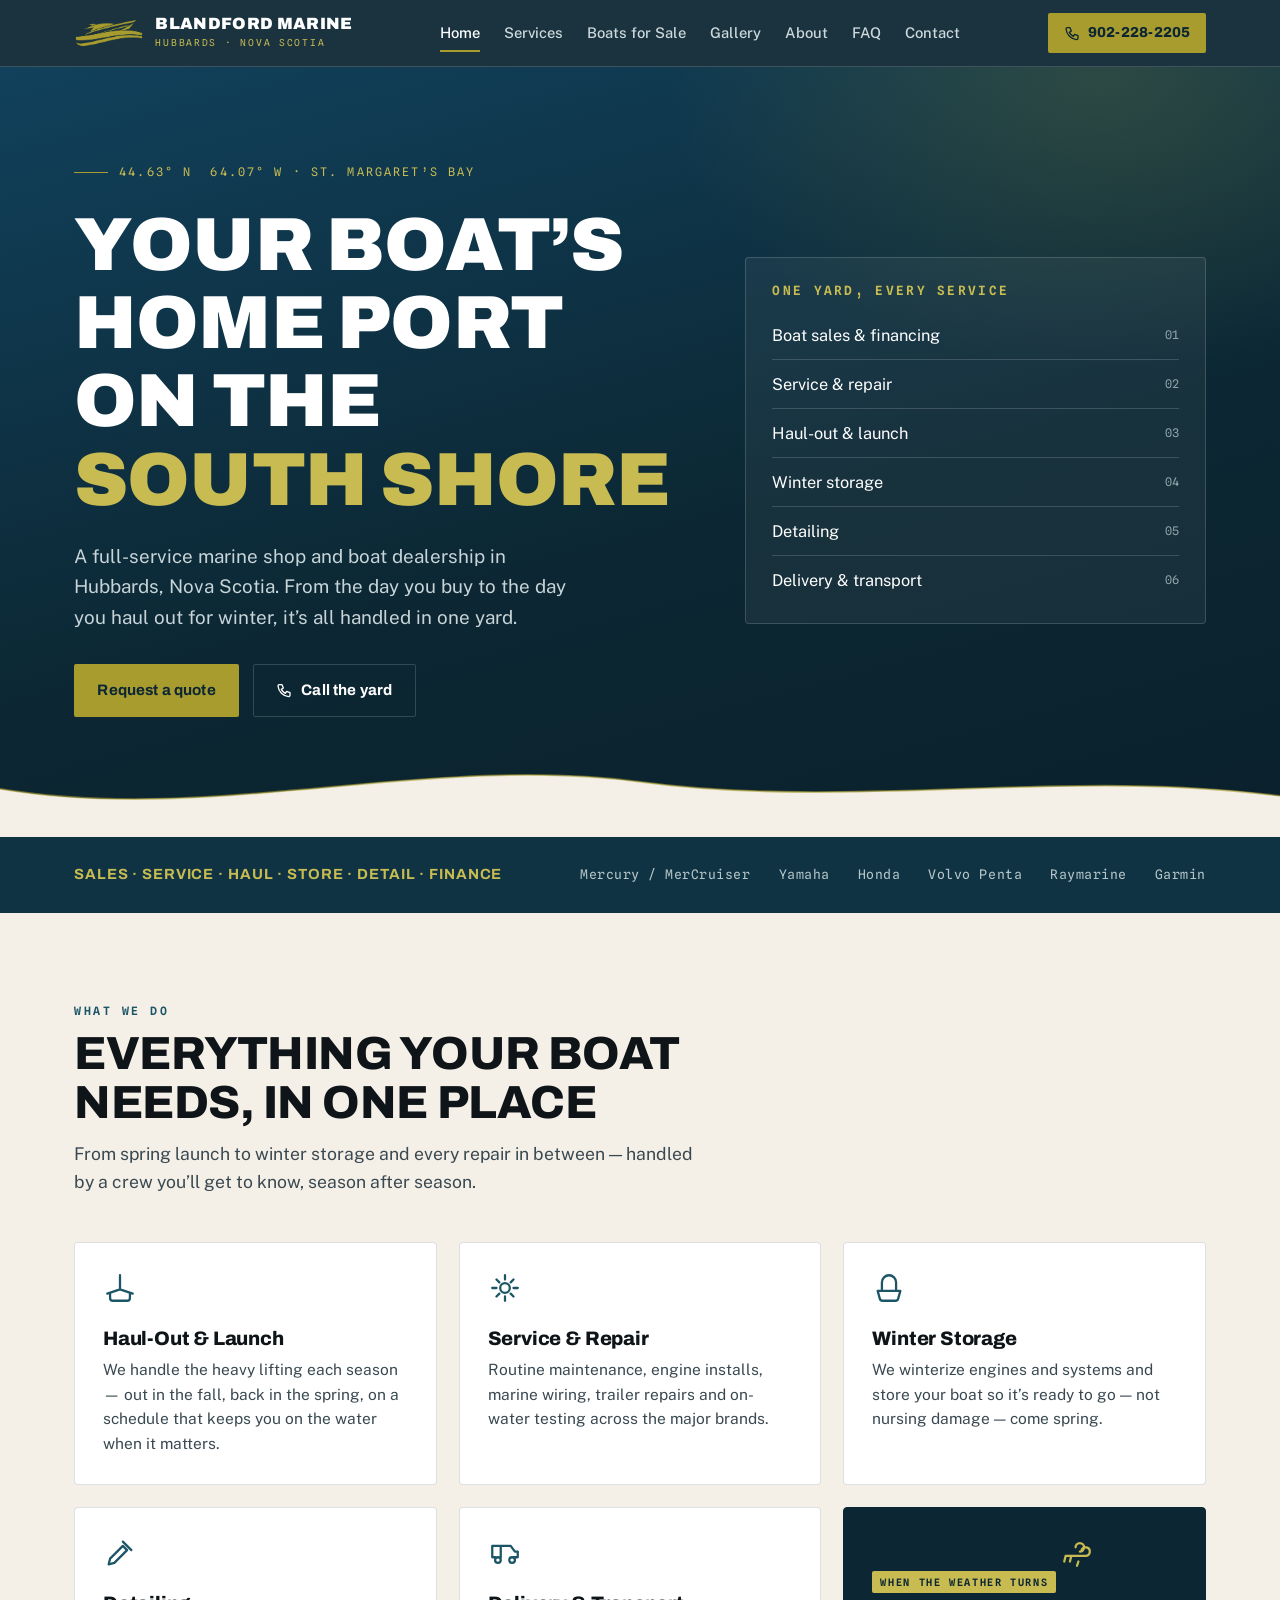
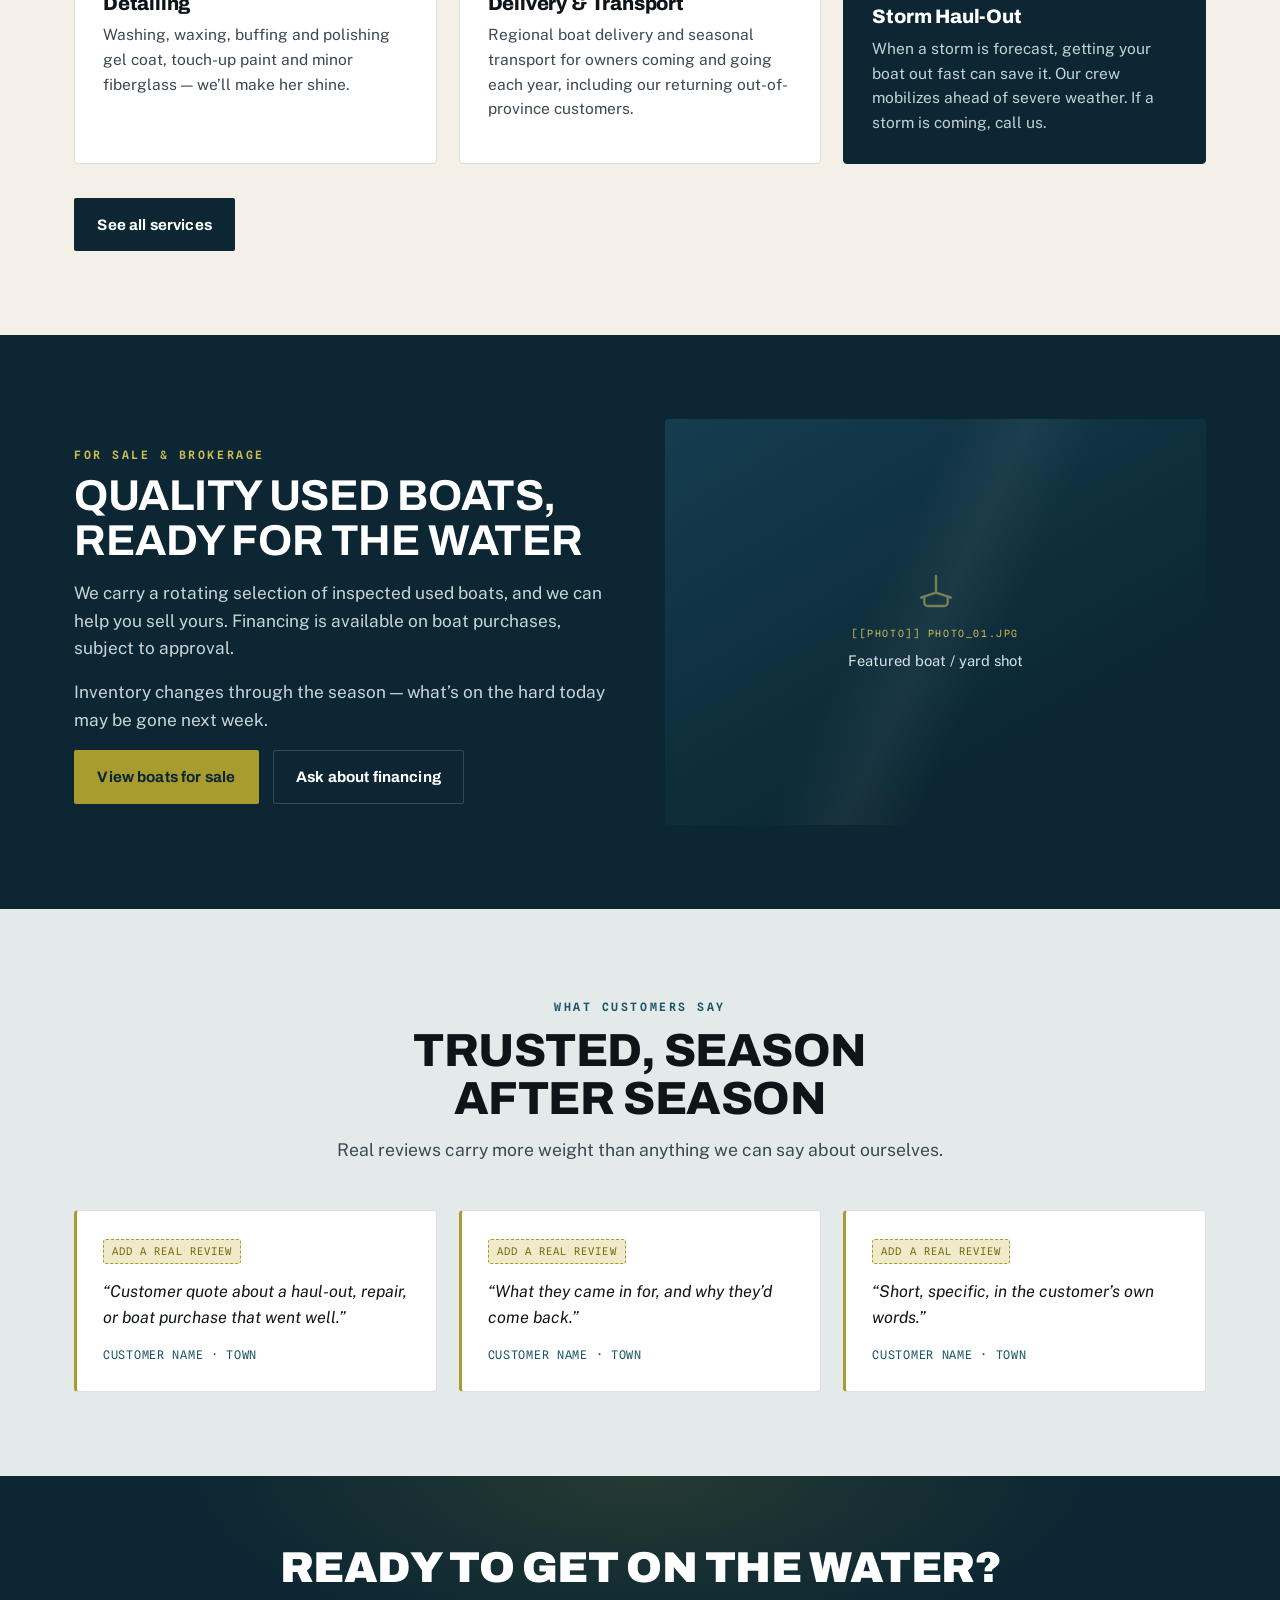
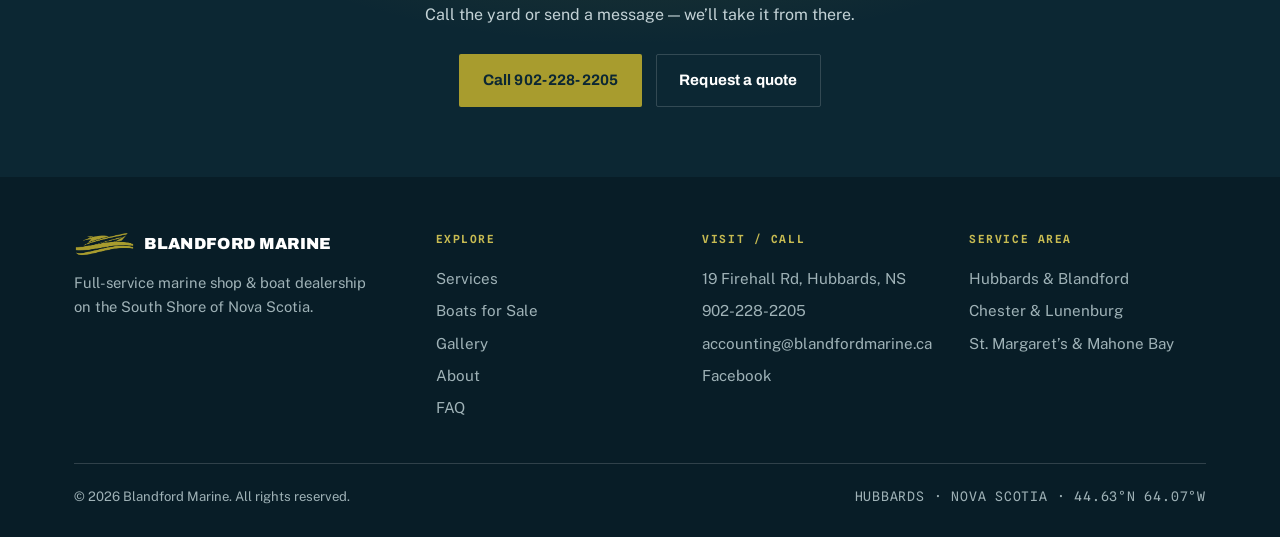
==== index.html @ 42beecc5 "Initial Blandford Marine website" ====
<!DOCTYPE html>
<html lang="en">
<head>
<meta charset="UTF-8" />
<meta name="viewport" content="width=device-width, initial-scale=1.0" />
<title>Blandford Marine — Full-Service Marine Shop & Boat Sales | Hubbards, NS</title>
<meta name="description" content="Blandford Marine is a full-service marine shop and boat dealership in Hubbards, Nova Scotia. Sales, service, haul-out, winter storage, detailing and financing for the South Shore." />

<!-- Social sharing. [[CONFIRM]] add og:url + a real og:image once live. -->
<meta property="og:type" content="website" />
<meta property="og:site_name" content="Blandford Marine" />
<meta property="og:title" content="Blandford Marine — Full-Service Marine Shop & Boat Sales" />
<meta property="og:description" content="Sales, service, haul-out, winter storage, detailing and financing for boaters on the South Shore of Nova Scotia." />
<meta property="og:locale" content="en_CA" />
<meta name="twitter:card" content="summary_large_image" />
<meta name="theme-color" content="#0C2733" />

<link rel="icon" href="assets/img/favicon.png" />
<link rel="preconnect" href="https://fonts.googleapis.com" />
<link rel="preconnect" href="https://fonts.gstatic.com" crossorigin />
<link href="https://fonts.googleapis.com/css2?family=Archivo:wght@500;700;800;900&family=Public+Sans:ital,wght@0,400;0,500;0,600;1,400&family=Spline+Sans+Mono:wght@400;500;600&display=swap" rel="stylesheet" />
<link rel="stylesheet" href="assets/css/style.css" />

<!-- Google "local business" structured data. [[CONFIRM]] hours, geo pin, foundingDate. -->
<script type="application/ld+json">
{
  "@context": "https://schema.org",
  "@type": "BoatDealer",
  "name": "Blandford Marine",
  "description": "Full-service marine shop and boat dealership in Hubbards, Nova Scotia, offering boat sales, service and repair, haul-out and launch, winter storage, detailing, delivery and financing.",
  "telephone": "+1-902-228-2205",
  "email": "accounting@blandfordmarine.ca",
  "address": { "@type": "PostalAddress", "streetAddress": "19 Firehall Rd", "addressLocality": "Hubbards", "addressRegion": "NS", "postalCode": "B0J 1T0", "addressCountry": "CA" },
  "geo": { "@type": "GeoCoordinates", "latitude": 44.6333, "longitude": -64.0667 },
  "openingHoursSpecification": [{ "@type": "OpeningHoursSpecification", "dayOfWeek": ["Monday","Tuesday","Wednesday","Thursday","Friday"], "opens": "08:00", "closes": "17:00" }],
  "areaServed": ["Hubbards","Blandford","Chester","Lunenburg","St. Margaret's Bay","Mahone Bay"],
  "sameAs": ["https://www.facebook.com/BlandfordMarineNovaScotia"]
}
</script>
</head>
<body>

<header class="nav">
  <div class="wrap nav-inner">
    <a class="brand" href="index.html" aria-label="Blandford Marine home">
      <img class="logo-img" src="assets/img/logo.png" alt="Blandford Marine logo" />
      <span class="wordmark"><b>Blandford Marine</b><span>HUBBARDS &middot; NOVA SCOTIA</span></span>
    </a>
    <nav class="links" id="navlinks">
      <a href="index.html" class="active">Home</a>
      <a href="services.html">Services</a>
      <a href="boats.html">Boats for Sale</a>
      <a href="gallery.html">Gallery</a>
      <a href="about.html">About</a>
      <a href="faq.html">FAQ</a>
      <a href="contact.html">Contact</a>
    </nav>
    <div style="display:flex;align-items:center;gap:10px;">
      <a class="nav-call" href="tel:+19022282205">
        <svg width="16" height="16" viewBox="0 0 24 24" fill="none"><path d="M5 4h4l2 5-3 2a14 14 0 0 0 6 6l2-3 5 2v4a2 2 0 0 1-2 2A18 18 0 0 1 3 6a2 2 0 0 1 2-2z" stroke="currentColor" stroke-width="2" stroke-linejoin="round"/></svg>
        902-228-2205
      </a>
      <button class="menu-btn" id="menuBtn" aria-label="Open menu" aria-expanded="false">
        <svg viewBox="0 0 24 24" fill="none"><path d="M3 6h18M3 12h18M3 18h18" stroke="currentColor" stroke-width="2" stroke-linecap="round"/></svg>
      </button>
    </div>
  </div>
</header>

<!-- HERO -->
<section class="hero" id="top">
  <div class="wrap hero-grid">
    <div>
      <div class="coord">44.63&deg; N&nbsp;&nbsp;64.07&deg; W &middot; ST. MARGARET&rsquo;S BAY</div>
      <h1>Your boat&rsquo;s<br>home port on the<br><span class="em">South Shore</span></h1>
      <p class="hero-lead">A full-service marine shop and boat dealership in Hubbards, Nova Scotia. From the day you buy to the day you haul out for winter, it&rsquo;s all handled in one yard.</p>
      <div class="hero-cta">
        <a class="btn btn-primary" href="contact.html">Request a quote</a>
        <a class="btn btn-ghost" href="tel:+19022282205">
          <svg width="16" height="16" viewBox="0 0 24 24" fill="none"><path d="M5 4h4l2 5-3 2a14 14 0 0 0 6 6l2-3 5 2v4a2 2 0 0 1-2 2A18 18 0 0 1 3 6a2 2 0 0 1 2-2z" stroke="currentColor" stroke-width="2" stroke-linejoin="round"/></svg>
          Call the yard
        </a>
      </div>
    </div>
    <aside class="hero-card" aria-label="Services at a glance">
      <h3>One yard, every service</h3>
      <ul>
        <li>Boat sales &amp; financing <span>01</span></li>
        <li>Service &amp; repair <span>02</span></li>
        <li>Haul-out &amp; launch <span>03</span></li>
        <li>Winter storage <span>04</span></li>
        <li>Detailing <span>05</span></li>
        <li>Delivery &amp; transport <span>06</span></li>
      </ul>
    </aside>
  </div>
  <div class="waterline" aria-hidden="true">
    <svg viewBox="0 0 1440 120" preserveAspectRatio="none">
      <path d="M0,64 C240,104 480,24 720,56 C960,88 1200,40 1440,72 L1440,120 L0,120 Z" fill="#F4F0E8"/>
      <path d="M0,64 C240,104 480,24 720,56 C960,88 1200,40 1440,72" fill="none" stroke="#A89C2E" stroke-width="2" opacity=".6"/>
    </svg>
  </div>
</section>

<!-- TRUST STRIP -->
<div class="strip">
  <div class="wrap">
    <div class="tag">Sales &middot; Service &middot; Haul &middot; Store &middot; Detail &middot; Finance</div>
    <div class="brands" aria-label="Engine and electronics brands we service">
      <span>Mercury / MerCruiser</span><span>Yamaha</span><span>Honda</span><span>Volvo Penta</span><span>Raymarine</span><span>Garmin</span>
    </div>
  </div>
</div>

<!-- SERVICES PREVIEW -->
<section class="block light">
  <div class="wrap">
    <div class="sec-head reveal">
      <span class="eyebrow on-light">What we do</span>
      <h2>Everything your boat needs, in one place</h2>
      <p>From spring launch to winter storage and every repair in between &mdash; handled by a crew you&rsquo;ll get to know, season after season.</p>
    </div>
    <div class="svc-grid">
      <article class="svc reveal">
        <svg class="ic" viewBox="0 0 24 24" fill="none"><path d="M3 16l9-3 9 3M5 16v3a2 2 0 0 0 2 2h10a2 2 0 0 0 2-2v-3M12 3v10" stroke="currentColor" stroke-width="1.6" stroke-linecap="round" stroke-linejoin="round"/></svg>
        <h3>Haul-Out &amp; Launch</h3>
        <p>We handle the heavy lifting each season &mdash; out in the fall, back in the spring, on a schedule that keeps you on the water when it matters.</p>
      </article>
      <article class="svc reveal">
        <svg class="ic" viewBox="0 0 24 24" fill="none"><path d="M12 3v3M12 18v3M3 12h3M18 12h3M6 6l2 2M16 16l2 2M6 18l2-2M16 8l2-2" stroke="currentColor" stroke-width="1.6" stroke-linecap="round"/><circle cx="12" cy="12" r="3.4" stroke="currentColor" stroke-width="1.6"/></svg>
        <h3>Service &amp; Repair</h3>
        <p>Routine maintenance, engine installs, marine wiring, trailer repairs and on-water testing across the major brands.</p>
      </article>
      <article class="svc reveal">
        <svg class="ic" viewBox="0 0 24 24" fill="none"><path d="M4 14h16l-1.5 5.5A2 2 0 0 1 16.6 21H7.4a2 2 0 0 1-1.9-1.5L4 14zM7 14V8a5 5 0 0 1 10 0v6" stroke="currentColor" stroke-width="1.6" stroke-linecap="round" stroke-linejoin="round"/></svg>
        <h3>Winter Storage</h3>
        <p>We winterize engines and systems and store your boat so it&rsquo;s ready to go &mdash; not nursing damage &mdash; come spring.</p>
      </article>
      <article class="svc reveal">
        <svg class="ic" viewBox="0 0 24 24" fill="none"><path d="M14 4l6 6M4 20l4-1 9-9-3-3-9 9-1 4z" stroke="currentColor" stroke-width="1.6" stroke-linecap="round" stroke-linejoin="round"/></svg>
        <h3>Detailing</h3>
        <p>Washing, waxing, buffing and polishing gel coat, touch-up paint and minor fiberglass &mdash; we&rsquo;ll make her shine.</p>
      </article>
      <article class="svc reveal">
        <svg class="ic" viewBox="0 0 24 24" fill="none"><path d="M3 7h13l3 4h2v4h-3M3 7v8h2M9 7v8" stroke="currentColor" stroke-width="1.6" stroke-linecap="round" stroke-linejoin="round"/><circle cx="7" cy="17" r="2" stroke="currentColor" stroke-width="1.6"/><circle cx="17" cy="17" r="2" stroke="currentColor" stroke-width="1.6"/></svg>
        <h3>Delivery &amp; Transport</h3>
        <p>Regional boat delivery and seasonal transport for owners coming and going each year, including our returning out-of-province customers.</p>
      </article>
      <article class="svc feature reveal">
        <span class="pill">When the weather turns</span>
        <svg class="ic" viewBox="0 0 24 24" fill="none"><path d="M4 14h14a3 3 0 1 0-2.8-4M4 14l-1 4M8 14l-1 4M13 18l-1 3M11 8a3 3 0 1 1 3 3" stroke="currentColor" stroke-width="1.6" stroke-linecap="round" stroke-linejoin="round"/></svg>
        <h3>Storm Haul-Out</h3>
        <p>When a storm is forecast, getting your boat out fast can save it. Our crew mobilizes ahead of severe weather. If a storm is coming, call us.</p>
      </article>
    </div>
    <div style="margin-top:34px;" class="reveal"><a class="btn btn-dark" href="services.html">See all services</a></div>
  </div>
</section>

<!-- BOATS PREVIEW -->
<section class="block dark">
  <div class="wrap about-grid">
    <div class="reveal">
      <span class="eyebrow">For sale &amp; brokerage</span>
      <h2 style="font-size:clamp(1.9rem,3.8vw,2.7rem);text-transform:uppercase;margin:.5rem 0 1rem;">Quality used boats, ready for the water</h2>
      <p style="color:#c8d5d8;font-size:1.08rem;">We carry a rotating selection of inspected used boats, and we can help you sell yours. Financing is available on boat purchases, subject to approval.</p>
      <p style="color:#c8d5d8;font-size:1.08rem;">Inventory changes through the season &mdash; what&rsquo;s on the hard today may be gone next week.</p>
      <div style="display:flex;gap:14px;flex-wrap:wrap;margin-top:8px;">
        <a class="btn btn-primary" href="boats.html">View boats for sale</a>
        <a class="btn btn-ghost" href="tel:+19022282205">Ask about financing</a>
      </div>
    </div>
    <div class="reveal">
      <div class="ph" style="aspect-ratio:4/3;border-radius:4px;">
        <div class="ph-label">
          <svg viewBox="0 0 24 24" fill="none"><path d="M3 16l9-3 9 3M5 16v3a2 2 0 0 0 2 2h10a2 2 0 0 0 2-2v-3M12 3v10" stroke="currentColor" stroke-width="1.4" stroke-linecap="round" stroke-linejoin="round"/></svg>
          <span class="k">[[PHOTO]] photo_01.jpg</span><span class="t">Featured boat / yard shot</span>
        </div>
      </div>
    </div>
  </div>
</section>

<!-- PROOF TEASER -->
<section class="block mist">
  <div class="wrap">
    <div class="sec-head reveal center">
      <span class="eyebrow on-light">What customers say</span>
      <h2>Trusted, season after season</h2>
      <p>Real reviews carry more weight than anything we can say about ourselves.</p>
    </div>
    <!-- [[CONFIRM]] No testimonials existed in the source data. Replace with real, permissioned quotes. -->
    <div class="quotes">
      <article class="quote reveal"><span class="placeholder-flag">Add a real review</span><p>&ldquo;Customer quote about a haul-out, repair, or boat purchase that went well.&rdquo;</p><div class="who">Customer name &middot; Town</div></article>
      <article class="quote reveal"><span class="placeholder-flag">Add a real review</span><p>&ldquo;What they came in for, and why they&rsquo;d come back.&rdquo;</p><div class="who">Customer name &middot; Town</div></article>
      <article class="quote reveal"><span class="placeholder-flag">Add a real review</span><p>&ldquo;Short, specific, in the customer&rsquo;s own words.&rdquo;</p><div class="who">Customer name &middot; Town</div></article>
    </div>
  </div>
</section>

<!-- CTA BAND -->
<section class="cta-band">
  <div class="wrap reveal">
    <h2>Ready to get on the water?</h2>
    <p>Call the yard or send a message &mdash; we&rsquo;ll take it from there.</p>
    <div class="cta-row">
      <a class="btn btn-primary" href="tel:+19022282205">Call 902-228-2205</a>
      <a class="btn btn-ghost" href="contact.html">Request a quote</a>
    </div>
  </div>
</section>

<footer class="foot">
  <div class="wrap">
    <div class="foot-grid">
      <div>
        <div class="foot-brand"><img src="assets/img/logo.png" alt="" /><b>Blandford Marine</b></div>
        <p style="font-size:.92rem;max-width:34ch;">Full-service marine shop &amp; boat dealership on the South Shore of Nova Scotia.</p>
      </div>
      <div>
        <h4>Explore</h4>
        <a href="services.html">Services</a>
        <a href="boats.html">Boats for Sale</a>
        <a href="gallery.html">Gallery</a>
        <a href="about.html">About</a>
        <a href="faq.html">FAQ</a>
      </div>
      <div>
        <h4>Visit / Call</h4>
        <a href="https://maps.google.com/?q=19+Firehall+Rd+Hubbards+NS" target="_blank" rel="noopener">19 Firehall Rd, Hubbards, NS</a>
        <a href="tel:+19022282205">902-228-2205</a>
        <a href="mailto:accounting@blandfordmarine.ca">accounting@blandfordmarine.ca</a>
        <a href="https://www.facebook.com/BlandfordMarineNovaScotia" target="_blank" rel="noopener">Facebook</a>
      </div>
      <div>
        <h4>Service area</h4>
        <a href="contact.html">Hubbards &amp; Blandford</a>
        <a href="contact.html">Chester &amp; Lunenburg</a>
        <a href="contact.html">St. Margaret&rsquo;s &amp; Mahone Bay</a>
      </div>
    </div>
    <div class="foot-bottom">
      <span>&copy; <span id="yr"></span> Blandford Marine. All rights reserved.</span>
      <span style="font-family:'Spline Sans Mono';letter-spacing:.06em;">HUBBARDS &middot; NOVA SCOTIA &middot; 44.63&deg;N 64.07&deg;W</span>
    </div>
  </div>
</footer>

<script src="assets/js/main.js"></script>
</body>
</html>
---- assets/css/style.css ----
/* ===========================================================
   Blandford Marine — shared styles
   Palette tuned to the logo gold (#A89C2E) on deep-water navy.
   No grid/tech backgrounds — solid navy + soft gold glow.
   =========================================================== */

:root{
  --hull:#0C2733;        /* deep North Atlantic — primary dark */
  --hull-2:#0F3343;
  --hull-3:#081d27;      /* footer */
  --sea:#1C5566;         /* mid petrol */
  --gold:#A89C2E;        /* logo gold — accent */
  --gold-2:#C7BB52;      /* brighter gold — hover/highlight */
  --foam:#F4F0E8;        /* warm chart-paper light surface */
  --mist:#E4EAEA;        /* cool pale surface for alternation */
  --ink:#0E1418;
  --ink-soft:#3A4951;
  --line:rgba(12,39,51,.14);
  --line-light:rgba(255,255,255,.16);
  --maxw:1180px;
  --ease:cubic-bezier(.2,.6,.2,1);
}

*{box-sizing:border-box;}
html{scroll-behavior:smooth;}
body{
  margin:0;
  font-family:"Public Sans",system-ui,sans-serif;
  color:var(--ink);
  background:var(--foam);
  line-height:1.6;
  -webkit-font-smoothing:antialiased;
}
h1,h2,h3{font-family:"Archivo",sans-serif;line-height:1.04;margin:0;letter-spacing:-.01em;}
p{margin:0 0 1rem;}
a{color:inherit;text-decoration:none;}
img{max-width:100%;display:block;}

.wrap{max-width:var(--maxw);margin:0 auto;padding:0 24px;}
.eyebrow{
  font-family:"Spline Sans Mono",monospace;
  font-size:.72rem;letter-spacing:.22em;text-transform:uppercase;
  color:var(--gold-2);font-weight:600;
}
.eyebrow.on-light{color:var(--sea);}

/* ---------- buttons ---------- */
.btn{
  display:inline-flex;align-items:center;gap:.55rem;
  font-family:"Archivo",sans-serif;font-weight:700;
  font-size:.95rem;letter-spacing:.01em;
  padding:.85rem 1.4rem;border-radius:2px;
  border:1.5px solid transparent;cursor:pointer;
  transition:transform .18s var(--ease),background .18s,color .18s,border-color .18s;
}
.btn-primary{background:var(--gold);color:var(--hull);}
.btn-primary:hover{background:var(--gold-2);transform:translateY(-2px);}
.btn-ghost{background:transparent;color:#fff;border-color:var(--line-light);}
.btn-ghost:hover{border-color:var(--gold);color:var(--gold-2);transform:translateY(-2px);}
.btn-dark{background:var(--hull);color:#fff;}
.btn-dark:hover{background:var(--sea);transform:translateY(-2px);}

/* ---------- top nav ---------- */
header.nav{
  position:sticky;top:0;z-index:50;
  background:rgba(12,39,51,.94);
  backdrop-filter:blur(8px);
  border-bottom:1px solid var(--line-light);
}
.nav-inner{display:flex;align-items:center;justify-content:space-between;height:66px;}
.brand{display:flex;align-items:center;gap:.7rem;color:#fff;}
.brand .logo-img{height:30px;width:auto;flex:none;}
.brand .wordmark b{font-family:"Archivo";font-weight:900;font-size:1.02rem;letter-spacing:.02em;text-transform:uppercase;line-height:1;display:block;}
.brand .wordmark span{font-family:"Spline Sans Mono";font-size:.6rem;letter-spacing:.18em;color:var(--gold-2);display:block;margin-top:3px;}
nav.links{display:flex;align-items:center;gap:1.5rem;}
nav.links a{
  color:#cdd9dc;font-size:.92rem;font-weight:500;
  padding:.3rem 0;position:relative;transition:color .15s;
}
nav.links a:hover{color:#fff;}
nav.links a::after{
  content:"";position:absolute;left:0;bottom:-2px;height:2px;width:0;background:var(--gold);transition:width .2s var(--ease);
}
nav.links a:hover::after,nav.links a.active::after{width:100%;}
nav.links a.active{color:#fff;}
.nav-call{
  display:inline-flex;align-items:center;gap:.5rem;
  background:var(--gold);color:var(--hull);
  font-family:"Archivo";font-weight:800;font-size:.9rem;
  padding:.55rem 1rem;border-radius:2px;transition:background .15s,transform .15s;white-space:nowrap;
}
.nav-call:hover{background:var(--gold-2);transform:translateY(-1px);}
.menu-btn{display:none;background:none;border:0;color:#fff;cursor:pointer;padding:8px;}
.menu-btn svg{width:26px;height:26px;}

/* ---------- page hero (interior pages) ---------- */
.page-hero{
  position:relative;background:linear-gradient(160deg,#11415480 0%,var(--hull) 55%);
  background-color:var(--hull);color:#fff;padding:74px 0 90px;overflow:hidden;
}
.page-hero::before{
  content:"";position:absolute;inset:0;pointer-events:none;
  background:radial-gradient(55% 60% at 88% -10%,rgba(168,156,46,.18),transparent 70%);
}
.page-hero .wrap{position:relative;}
.page-hero h1{font-size:clamp(2.2rem,5vw,3.6rem);font-weight:900;text-transform:uppercase;margin:.5rem 0 1rem;}
.page-hero p{font-size:1.15rem;color:#c8d5d8;max-width:54ch;margin:0;}
.crumb{font-family:"Spline Sans Mono";font-size:.7rem;letter-spacing:.16em;color:var(--gold-2);text-transform:uppercase;}

/* ---------- home hero ---------- */
.hero{
  position:relative;color:#fff;overflow:hidden;padding:96px 0 0;
  background:linear-gradient(165deg,#11415c 0%,var(--hull) 58%,#0a212c 100%);
}
.hero::before{
  content:"";position:absolute;inset:0;pointer-events:none;
  background:radial-gradient(50% 55% at 86% 2%,rgba(168,156,46,.20),transparent 68%);
}
.hero-grid{position:relative;display:grid;grid-template-columns:1.15fr .85fr;gap:48px;align-items:center;padding-bottom:120px;}
.hero h1{font-size:clamp(2.6rem,6vw,4.7rem);font-weight:900;text-transform:uppercase;}
.hero h1 .em{color:var(--gold-2);}
.hero-lead{font-size:1.18rem;color:#c8d5d8;max-width:42ch;margin:1.4rem 0 2rem;}
.hero-cta{display:flex;gap:14px;flex-wrap:wrap;}
.coord{
  font-family:"Spline Sans Mono";font-size:.74rem;letter-spacing:.18em;
  color:var(--gold-2);margin-bottom:1.5rem;display:flex;align-items:center;gap:.7rem;
}
.coord::before{content:"";width:34px;height:1px;background:var(--gold);display:inline-block;}
.hero-card{background:rgba(255,255,255,.05);border:1px solid var(--line-light);border-radius:4px;padding:26px 26px 18px;}
.hero-card h3{font-size:.8rem;letter-spacing:.18em;text-transform:uppercase;font-family:"Spline Sans Mono";color:var(--gold-2);font-weight:600;margin-bottom:14px;}
.hero-card ul{list-style:none;margin:0;padding:0;}
.hero-card li{display:flex;justify-content:space-between;align-items:center;padding:11px 0;border-bottom:1px solid var(--line-light);font-size:1.02rem;}
.hero-card li:last-child{border-bottom:0;}
.hero-card li span{font-family:"Spline Sans Mono";font-size:.74rem;color:#90a4aa;}

/* waterline divider (signature) */
.waterline{position:absolute;left:0;right:0;bottom:-1px;width:100%;display:block;line-height:0;}
.waterline svg{display:block;width:100%;height:auto;}

/* ---------- trust strip ---------- */
.strip{background:var(--hull-2);color:#fff;}
.strip .wrap{padding:26px 24px;display:flex;align-items:center;justify-content:space-between;gap:30px;flex-wrap:wrap;}
.strip .tag{font-family:"Archivo";font-weight:700;text-transform:uppercase;letter-spacing:.06em;font-size:.92rem;color:var(--gold-2);}
.brands{display:flex;gap:28px;flex-wrap:wrap;align-items:center;}
.brands span{font-family:"Spline Sans Mono";font-size:.82rem;letter-spacing:.04em;color:#b7c6ca;white-space:nowrap;}

/* ---------- sections ---------- */
section.block{padding:84px 0;}
.block.light{background:var(--foam);}
.block.mist{background:var(--mist);}
.block.dark{background:var(--hull);color:#fff;}
.sec-head{max-width:62ch;margin-bottom:46px;}
.sec-head h2{font-size:clamp(1.9rem,3.8vw,2.9rem);font-weight:800;text-transform:uppercase;margin:.5rem 0 .8rem;}
.sec-head p{font-size:1.1rem;color:var(--ink-soft);margin:0;}
.block.dark .sec-head p{color:#bcccd0;}
.center{text-align:center;margin-left:auto;margin-right:auto;}

/* services */
.svc-grid{display:grid;grid-template-columns:repeat(3,1fr);gap:22px;}
.svc{background:#fff;border:1px solid var(--line);border-radius:4px;padding:28px;transition:transform .2s var(--ease),box-shadow .2s,border-color .2s;position:relative;}
.svc:hover{transform:translateY(-4px);box-shadow:0 18px 40px -24px rgba(12,39,51,.5);border-color:var(--gold);}
.svc .ic{width:34px;height:34px;color:var(--sea);margin-bottom:16px;}
.svc h3{font-size:1.22rem;font-weight:800;margin-bottom:.5rem;}
.svc p{font-size:.97rem;color:var(--ink-soft);margin:0;}
.svc.feature{background:var(--hull);color:#fff;border-color:var(--hull);}
.svc.feature .ic{color:var(--gold-2);}
.svc.feature p{color:#c3d2d6;}
.svc.feature .pill{display:inline-block;font-family:"Spline Sans Mono";font-size:.64rem;letter-spacing:.16em;text-transform:uppercase;color:var(--hull);background:var(--gold-2);padding:3px 8px;border-radius:2px;margin-bottom:14px;font-weight:600;}

/* detailed service rows (services page) */
.svc-row{display:grid;grid-template-columns:1fr 1fr;gap:40px;align-items:center;padding:54px 0;border-bottom:1px solid var(--line);}
.svc-row:last-child{border-bottom:0;}
.svc-row.flip .svc-media{order:2;}
.svc-row h3{font-size:1.7rem;font-weight:800;text-transform:uppercase;margin:.5rem 0 .8rem;}
.svc-row p{color:var(--ink-soft);font-size:1.05rem;}
.svc-row ul{margin:.4rem 0 0;padding-left:1.1rem;color:var(--ink-soft);}
.svc-row li{margin-bottom:.3rem;}
.svc-media .ph{aspect-ratio:4/3;border-radius:4px;}
.svc-num{font-family:"Spline Sans Mono";font-size:.74rem;letter-spacing:.16em;color:var(--gold);text-transform:uppercase;}

/* boats */
.boats-grid{display:grid;grid-template-columns:repeat(3,1fr);gap:22px;margin-bottom:36px;}
.boat{background:#fff;border:1px solid var(--line);border-radius:4px;overflow:hidden;display:flex;flex-direction:column;}
.boat .ph{aspect-ratio:4/3;}
.boat .body{padding:20px 20px 22px;}
.boat .body h3{font-size:1.1rem;font-weight:800;margin-bottom:.3rem;}
.boat .meta{font-family:"Spline Sans Mono";font-size:.74rem;color:var(--sea);letter-spacing:.04em;margin-bottom:.7rem;}
.boat .body p{font-size:.92rem;color:var(--ink-soft);margin:0;}
.broker-note{background:var(--hull);color:#fff;border-radius:4px;padding:34px 38px;display:flex;align-items:center;justify-content:space-between;gap:28px;flex-wrap:wrap;}
.broker-note h3{font-size:1.5rem;font-weight:800;text-transform:uppercase;margin-bottom:.4rem;}
.broker-note p{color:#c3d2d6;margin:0;max-width:46ch;}

/* photo placeholder — solid navy, no grid */
.ph{
  position:relative;overflow:hidden;
  background:linear-gradient(150deg,#143d4f 0%,var(--hull) 72%);
  color:#fff;display:flex;align-items:center;justify-content:center;text-align:center;
}
.ph::after{
  content:"";position:absolute;inset:0;pointer-events:none;
  background:linear-gradient(115deg,transparent 40%,rgba(255,255,255,.05) 50%,transparent 60%);
}
.ph .ph-label{position:relative;padding:14px;}
.ph .ph-label .k{font-family:"Spline Sans Mono";font-size:.62rem;letter-spacing:.16em;text-transform:uppercase;color:var(--gold-2);display:block;margin-bottom:6px;}
.ph .ph-label .t{font-size:.92rem;color:#d8e2e4;}
.ph svg{position:relative;width:40px;height:40px;opacity:.55;margin-bottom:8px;color:var(--gold-2);}

/* gallery */
.gal{display:grid;grid-template-columns:repeat(4,1fr);grid-auto-rows:150px;gap:14px;}
.gal .ph{border-radius:3px;}
.gal .ph.tall{grid-row:span 2;}
.gal .ph.wide{grid-column:span 2;}

/* about */
.about-grid{display:grid;grid-template-columns:1fr 1fr;gap:50px;align-items:center;}
.about-copy p{font-size:1.06rem;color:#cdd9dc;}
.block.dark .about-copy .eyebrow{color:var(--gold-2);}
.stat-row{display:flex;gap:34px;margin-top:26px;flex-wrap:wrap;}
.stat .n{font-family:"Archivo";font-weight:900;font-size:2.1rem;color:var(--gold-2);line-height:1;}
.stat .l{font-family:"Spline Sans Mono";font-size:.7rem;letter-spacing:.12em;text-transform:uppercase;color:#9fb2b7;margin-top:6px;}
.values{display:grid;grid-template-columns:repeat(3,1fr);gap:22px;margin-top:10px;}
.value{background:#fff;border:1px solid var(--line);border-radius:4px;padding:26px;}
.value h3{font-size:1.15rem;font-weight:800;margin-bottom:.5rem;}
.value p{font-size:.96rem;color:var(--ink-soft);margin:0;}

/* testimonials */
.quotes{display:grid;grid-template-columns:repeat(3,1fr);gap:22px;}
.quote{background:#fff;border:1px solid var(--line);border-left:3px solid var(--gold);border-radius:4px;padding:26px;}
.quote p{font-size:1.02rem;color:var(--ink);font-style:italic;margin-bottom:1rem;}
.quote .who{font-family:"Spline Sans Mono";font-size:.74rem;letter-spacing:.06em;color:var(--sea);text-transform:uppercase;}
.placeholder-flag{font-family:"Spline Sans Mono";font-size:.66rem;letter-spacing:.1em;text-transform:uppercase;color:#7c6a13;background:#efeac9;border:1px dashed var(--gold);border-radius:3px;padding:3px 8px;display:inline-block;margin-bottom:14px;}

/* faq */
.faq-list{max-width:820px;margin:0 auto;}
.faq{background:#fff;border:1px solid var(--line);border-radius:4px;margin-bottom:12px;overflow:hidden;}
.faq summary{list-style:none;cursor:pointer;display:flex;align-items:center;justify-content:space-between;gap:18px;padding:20px 24px;font-family:"Archivo";font-weight:700;font-size:1.06rem;color:var(--hull);transition:color .15s;}
.faq summary::-webkit-details-marker{display:none;}
.faq summary:hover{color:var(--sea);}
.faq .chev{flex:none;width:14px;height:14px;border-right:2px solid var(--gold);border-bottom:2px solid var(--gold);transform:rotate(45deg);transition:transform .25s var(--ease);margin-bottom:4px;}
.faq[open] .chev{transform:rotate(-135deg);margin-bottom:-4px;}
.faq .faq-a{padding:0 24px 22px;}
.faq .faq-a p{margin:0;color:var(--ink-soft);font-size:1rem;}

/* contact */
.contact-grid{display:grid;grid-template-columns:.9fr 1.1fr;gap:46px;}
.contact-info .row{display:flex;gap:16px;padding:16px 0;border-bottom:1px solid var(--line-light);}
.contact-info .row:last-child{border-bottom:0;}
.contact-info .ic{width:22px;height:22px;color:var(--gold-2);flex:none;margin-top:3px;}
.contact-info .k{font-family:"Spline Sans Mono";font-size:.68rem;letter-spacing:.14em;text-transform:uppercase;color:#9fb2b7;}
.contact-info .v{font-size:1.12rem;color:#fff;font-weight:600;}
.contact-info .v a:hover{color:var(--gold-2);}
form.lead{background:#fff;border-radius:4px;padding:30px;color:var(--ink);}
form.lead h3{font-size:1.3rem;font-weight:800;text-transform:uppercase;margin-bottom:1.2rem;}
.field{margin-bottom:14px;}
.field label{display:block;font-family:"Spline Sans Mono";font-size:.68rem;letter-spacing:.1em;text-transform:uppercase;color:var(--ink-soft);margin-bottom:5px;}
.field input,.field select,.field textarea{width:100%;padding:.7rem .8rem;border:1px solid var(--line);border-radius:3px;font-family:inherit;font-size:.96rem;background:var(--foam);color:var(--ink);}
.field input:focus,.field select:focus,.field textarea:focus{outline:2px solid var(--sea);outline-offset:1px;border-color:var(--sea);}
.field textarea{resize:vertical;min-height:90px;}
.form-note{font-size:.78rem;color:var(--ink-soft);margin-top:10px;}
.map-wrap{margin-top:32px;border-radius:4px;overflow:hidden;border:1px solid var(--line-light);filter:saturate(.9);}

/* cta band */
.cta-band{background:var(--hull);color:#fff;text-align:center;padding:70px 0;position:relative;overflow:hidden;}
.cta-band::before{content:"";position:absolute;inset:0;background:radial-gradient(50% 80% at 50% 0%,rgba(168,156,46,.16),transparent 70%);pointer-events:none;}
.cta-band .wrap{position:relative;}
.cta-band h2{font-size:clamp(1.8rem,4vw,2.7rem);font-weight:900;text-transform:uppercase;margin-bottom:.7rem;}
.cta-band p{color:#c3d2d6;max-width:50ch;margin:0 auto 1.6rem;}
.cta-row{display:flex;gap:14px;justify-content:center;flex-wrap:wrap;}

/* footer */
footer.foot{background:var(--hull-3);color:#9fb2b7;padding:54px 0 30px;}
.foot-grid{display:grid;grid-template-columns:1.4fr 1fr 1fr 1fr;gap:30px;margin-bottom:38px;}
.foot h4{font-family:"Spline Sans Mono";font-size:.7rem;letter-spacing:.14em;text-transform:uppercase;color:var(--gold-2);margin:0 0 14px;font-weight:600;}
.foot a{display:block;color:#9fb2b7;font-size:.95rem;padding:4px 0;transition:color .15s;}
.foot a:hover{color:#fff;}
.foot .foot-brand{display:flex;align-items:center;gap:.6rem;margin-bottom:14px;}
.foot .foot-brand img{height:26px;width:auto;}
.foot .foot-brand b{color:#fff;font-family:"Archivo";font-weight:900;text-transform:uppercase;letter-spacing:.02em;}
.foot-bottom{border-top:1px solid var(--line-light);padding-top:22px;font-size:.82rem;display:flex;justify-content:space-between;gap:16px;flex-wrap:wrap;}

/* reveal */
.reveal{opacity:0;transform:translateY(22px);transition:opacity .7s var(--ease),transform .7s var(--ease);}
.reveal.in{opacity:1;transform:none;}

/* ---------- responsive ---------- */
@media(max-width:980px){
  .hero-grid{grid-template-columns:1fr;gap:34px;padding-bottom:110px;}
  .about-grid,.contact-grid,.svc-row{grid-template-columns:1fr;gap:30px;}
  .svc-row.flip .svc-media{order:0;}
  .svc-grid,.boats-grid,.quotes,.values{grid-template-columns:repeat(2,1fr);}
  .gal{grid-template-columns:repeat(2,1fr);}
  .foot-grid{grid-template-columns:1fr 1fr;}
}
@media(max-width:680px){
  nav.links{display:none;position:absolute;top:66px;left:0;right:0;flex-direction:column;align-items:flex-start;gap:0;background:var(--hull);padding:10px 24px 18px;border-bottom:1px solid var(--line-light);}
  nav.links.open{display:flex;}
  nav.links a{padding:12px 0;width:100%;border-bottom:1px solid var(--line-light);}
  .menu-btn{display:block;}
  .svc-grid,.boats-grid,.quotes,.values{grid-template-columns:1fr;}
  .strip .wrap{flex-direction:column;align-items:flex-start;gap:14px;}
  section.block{padding:60px 0;}
  .foot-grid{grid-template-columns:1fr;}
  .brand .wordmark span{display:none;}
}
@media(prefers-reduced-motion:reduce){
  *{animation:none!important;transition:none!important;}
  html{scroll-behavior:auto;}
  .reveal{opacity:1;transform:none;}
}
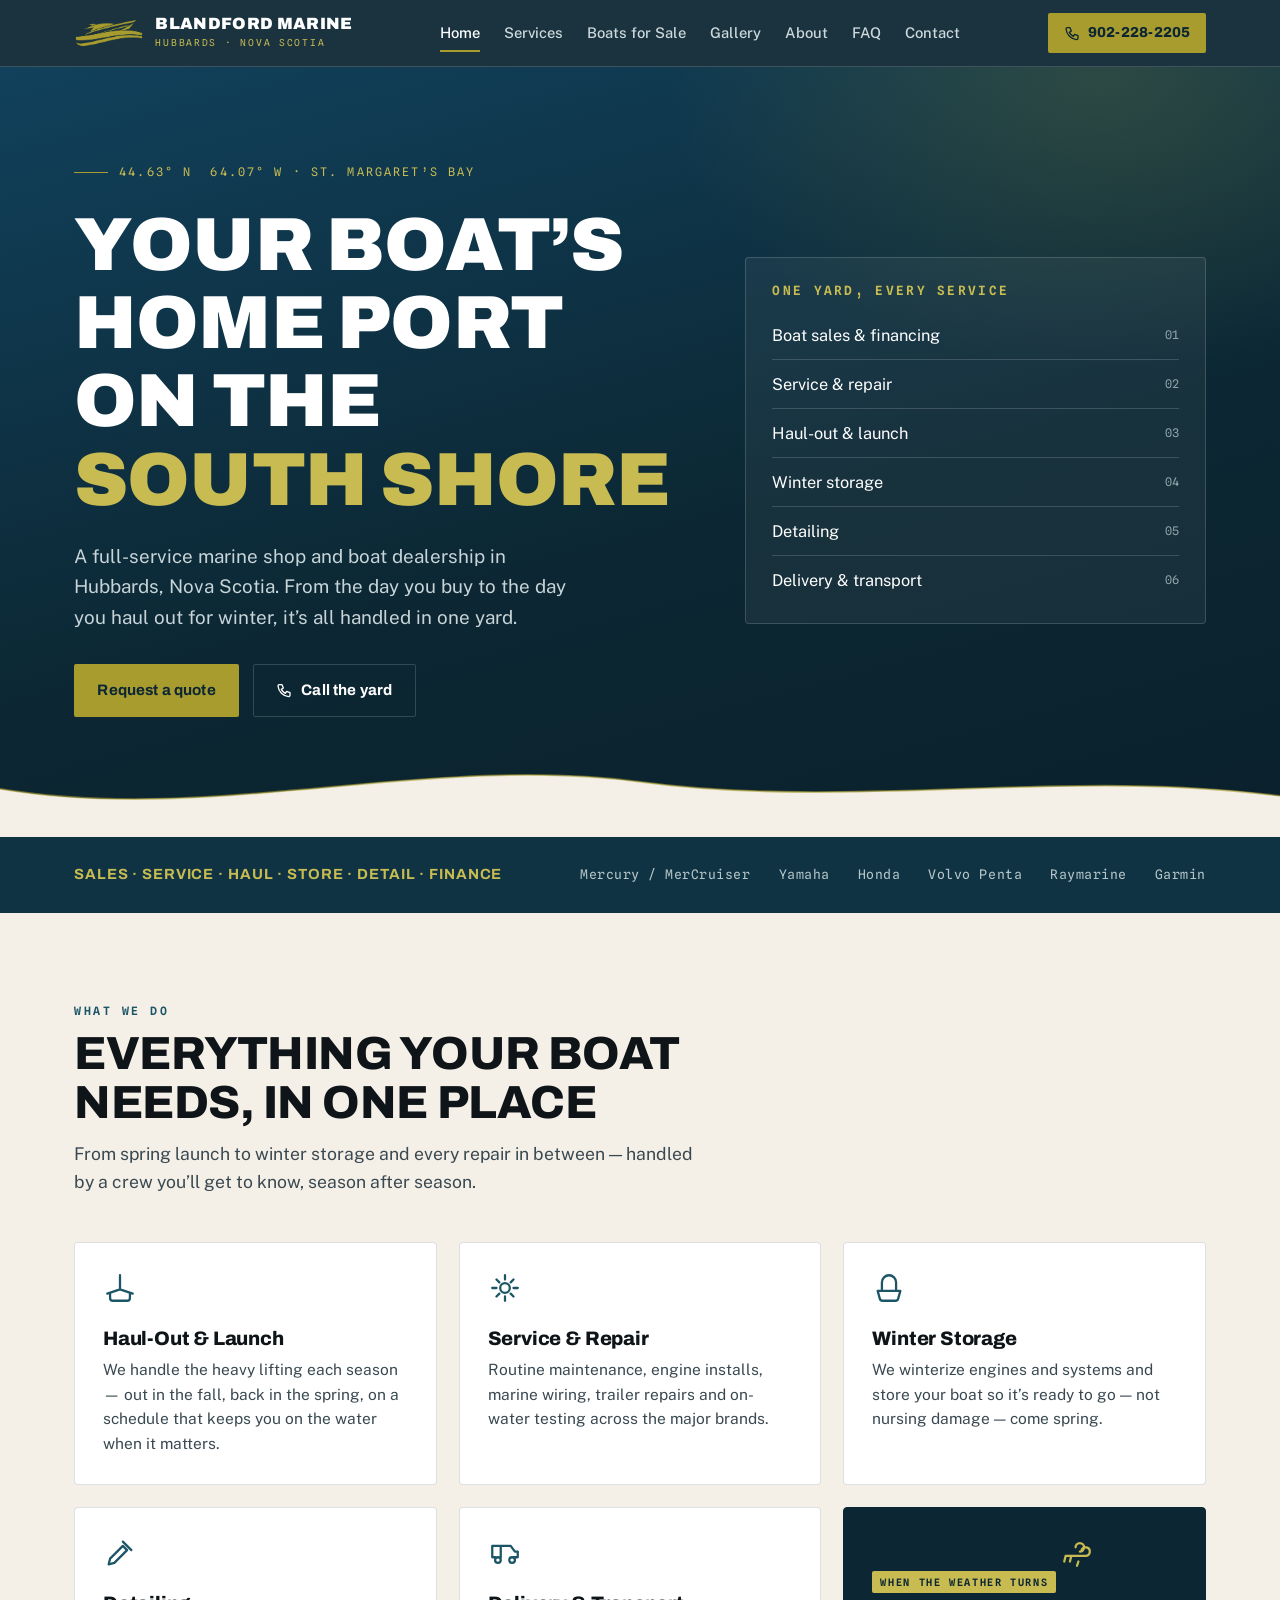
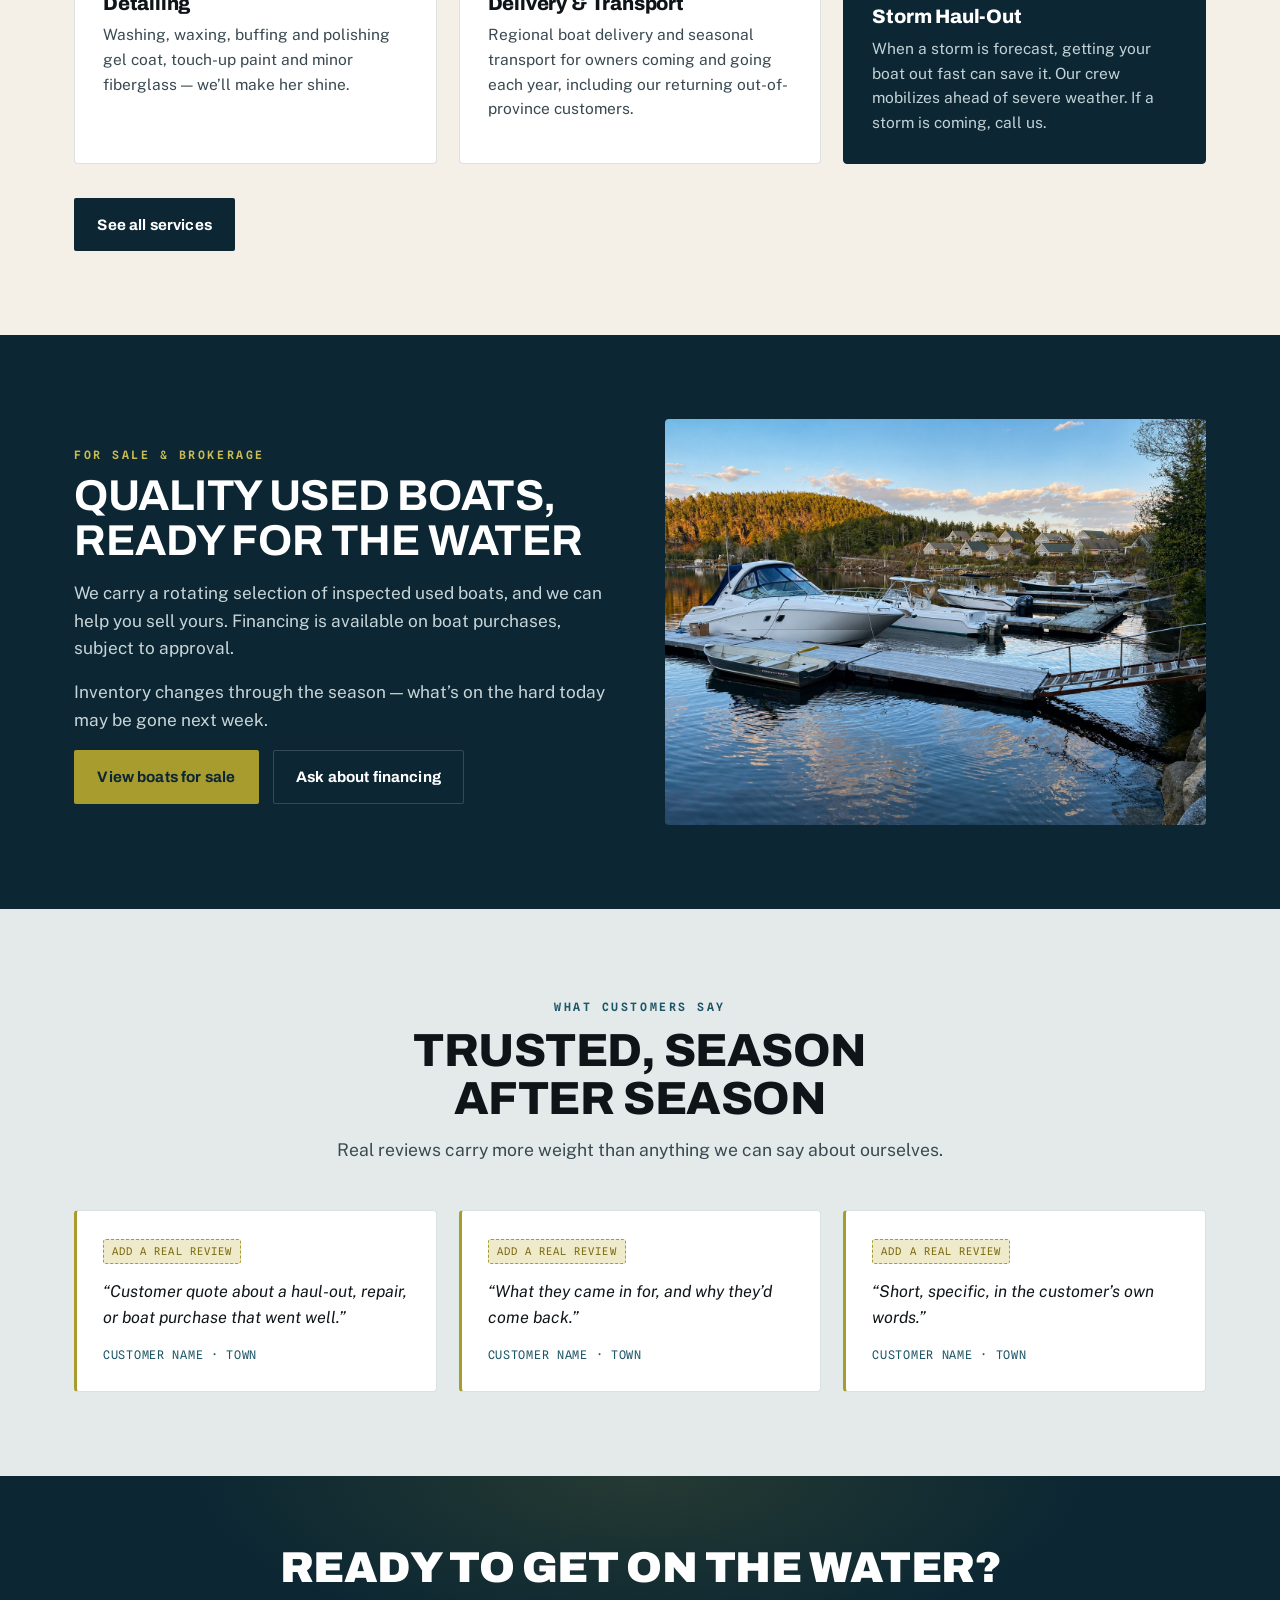
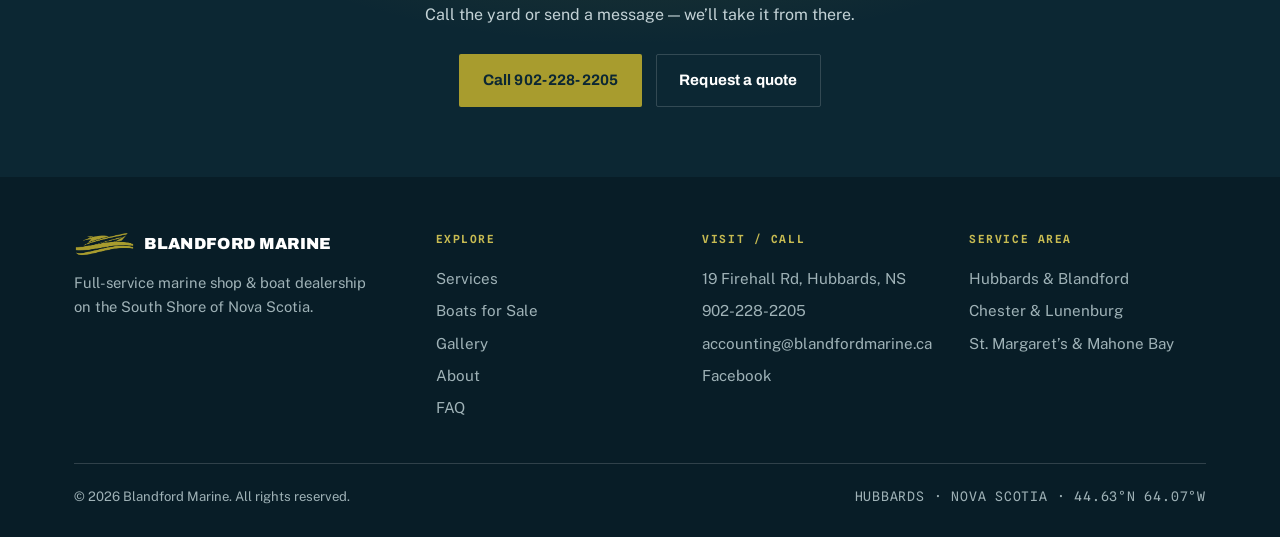
==== commit acc1295b: "Add gallery photos, shop photo + Est. 2005, homepage image" ====
--- a/index.html
+++ b/index.html
@@ -34,6 +34,7 @@
   "geo": { "@type": "GeoCoordinates", "latitude": 44.6333, "longitude": -64.0667 },
   "openingHoursSpecification": [{ "@type": "OpeningHoursSpecification", "dayOfWeek": ["Monday","Tuesday","Wednesday","Thursday","Friday"], "opens": "08:00", "closes": "17:00" }],
   "areaServed": ["Hubbards","Blandford","Chester","Lunenburg","St. Margaret's Bay","Mahone Bay"],
+  "foundingDate": "2005",
   "sameAs": ["https://www.facebook.com/BlandfordMarineNovaScotia"]
 }
 </script>
@@ -56,9 +57,9 @@
       <a href="contact.html">Contact</a>
     </nav>
     <div style="display:flex;align-items:center;gap:10px;">
-      <a class="nav-call" href="tel:+19022282205">
+      <a class="nav-call" href="tel:+19022282205" aria-label="Call 902-228-2205">
         <svg width="16" height="16" viewBox="0 0 24 24" fill="none"><path d="M5 4h4l2 5-3 2a14 14 0 0 0 6 6l2-3 5 2v4a2 2 0 0 1-2 2A18 18 0 0 1 3 6a2 2 0 0 1 2-2z" stroke="currentColor" stroke-width="2" stroke-linejoin="round"/></svg>
-        902-228-2205
+        <span class="callnum">902-228-2205</span>
       </a>
       <button class="menu-btn" id="menuBtn" aria-label="Open menu" aria-expanded="false">
         <svg viewBox="0 0 24 24" fill="none"><path d="M3 6h18M3 12h18M3 18h18" stroke="currentColor" stroke-width="2" stroke-linecap="round"/></svg>
@@ -171,12 +172,7 @@
       </div>
     </div>
     <div class="reveal">
-      <div class="ph" style="aspect-ratio:4/3;border-radius:4px;">
-        <div class="ph-label">
-          <svg viewBox="0 0 24 24" fill="none"><path d="M3 16l9-3 9 3M5 16v3a2 2 0 0 0 2 2h10a2 2 0 0 0 2-2v-3M12 3v10" stroke="currentColor" stroke-width="1.4" stroke-linecap="round" stroke-linejoin="round"/></svg>
-          <span class="k">[[PHOTO]] photo_01.jpg</span><span class="t">Featured boat / yard shot</span>
-        </div>
-      </div>
+      <img src="assets/img/gallery-marina.jpg" alt="Boats docked at the marina near Blandford, Nova Scotia" loading="lazy" style="width:100%;aspect-ratio:4/3;object-fit:cover;border-radius:4px;display:block;" />
     </div>
   </div>
 </section>
--- a/assets/css/style.css
+++ b/assets/css/style.css
@@ -190,6 +190,40 @@
 .broker-note h3{font-size:1.5rem;font-weight:800;text-transform:uppercase;margin-bottom:.4rem;}
 .broker-note p{color:#c3d2d6;margin:0;max-width:46ch;}
 
+/* detailed listing (real inventory) */
+.listing{display:grid;grid-template-columns:1.05fr 1fr;gap:36px;align-items:center;background:#fff;border:1px solid var(--line);border-radius:6px;padding:24px;margin-bottom:26px;}
+.listing .info h3{font-size:1.6rem;font-weight:800;text-transform:uppercase;margin:.2rem 0 .5rem;}
+.listing .badges{display:flex;gap:8px;flex-wrap:wrap;margin-bottom:12px;}
+.listing .badge{font-family:"Spline Sans Mono";font-size:.64rem;letter-spacing:.12em;text-transform:uppercase;padding:4px 9px;border-radius:2px;font-weight:600;}
+.listing .badge.drop{background:#7c2d12;color:#fff;}
+.listing .badge.finance{background:var(--gold-2);color:var(--hull);}
+.listing .badge.loc{background:var(--mist);color:var(--sea);}
+.listing .price{font-family:"Archivo";font-weight:900;font-size:2rem;color:var(--sea);line-height:1;margin-bottom:.6rem;}
+.listing .price small{font-family:"Public Sans";font-weight:600;font-size:.8rem;color:var(--ink-soft);text-transform:uppercase;letter-spacing:.05em;margin-left:6px;}
+.listing .desc{color:var(--ink-soft);font-size:1.02rem;margin-bottom:1rem;}
+.listing .feat-title{font-family:"Spline Sans Mono";font-size:.7rem;letter-spacing:.14em;text-transform:uppercase;color:var(--sea);margin:0 0 .5rem;}
+.listing .feats{list-style:none;margin:0 0 1.2rem;padding:0;display:grid;grid-template-columns:1fr 1fr;gap:6px 18px;}
+.listing .feats li{position:relative;padding-left:18px;font-size:.95rem;color:var(--ink);}
+.listing .feats li::before{content:"";position:absolute;left:0;top:8px;width:8px;height:8px;border-right:2px solid var(--gold);border-bottom:2px solid var(--gold);transform:rotate(45deg);}
+
+/* slideshow / carousel */
+.carousel{position:relative;border-radius:5px;overflow:hidden;background:var(--hull);aspect-ratio:4/3;}
+.carousel-track{position:absolute;inset:0;}
+.carousel-slide{position:absolute;inset:0;width:100%;height:100%;object-fit:cover;opacity:0;transition:opacity .6s var(--ease);}
+.carousel-slide.active{opacity:1;}
+.carousel-btn{position:absolute;top:50%;transform:translateY(-50%);width:38px;height:38px;border-radius:50%;border:0;cursor:pointer;background:rgba(12,39,51,.55);color:#fff;font-size:1.4rem;line-height:1;display:flex;align-items:center;justify-content:center;transition:background .15s;backdrop-filter:blur(2px);}
+.carousel-btn:hover{background:var(--gold);color:var(--hull);}
+.carousel-btn.prev{left:10px;}
+.carousel-btn.next{right:10px;}
+.carousel-dots{position:absolute;bottom:10px;left:0;right:0;display:flex;gap:7px;justify-content:center;}
+.carousel-dots button{width:8px;height:8px;padding:0;border-radius:50%;border:0;background:rgba(255,255,255,.5);cursor:pointer;transition:background .15s,transform .15s;}
+.carousel-dots button.active{background:var(--gold-2);transform:scale(1.25);}
+.carousel-count{position:absolute;top:10px;right:12px;font-family:"Spline Sans Mono";font-size:.66rem;letter-spacing:.1em;color:#fff;background:rgba(12,39,51,.55);padding:3px 8px;border-radius:2px;}
+@media(max-width:980px){
+  .listing{grid-template-columns:1fr;gap:22px;}
+  .listing .feats{grid-template-columns:1fr;}
+}
+
 /* photo placeholder — solid navy, no grid */
 .ph{
   position:relative;overflow:hidden;
@@ -206,6 +240,9 @@
 .ph svg{position:relative;width:40px;height:40px;opacity:.55;margin-bottom:8px;color:var(--gold-2);}
 
 /* gallery */
+.photo-grid{display:grid;grid-template-columns:repeat(3,1fr);gap:14px;}
+.photo-grid img{width:100%;aspect-ratio:4/3;object-fit:cover;border-radius:4px;display:block;background:var(--hull);}
+.photo-grid .span2{grid-column:span 2;aspect-ratio:16/9;}
 .gal{display:grid;grid-template-columns:repeat(4,1fr);grid-auto-rows:150px;gap:14px;}
 .gal .ph{border-radius:3px;}
 .gal .ph.tall{grid-row:span 2;}
@@ -289,6 +326,8 @@
   .svc-row.flip .svc-media{order:0;}
   .svc-grid,.boats-grid,.quotes,.values{grid-template-columns:repeat(2,1fr);}
   .gal{grid-template-columns:repeat(2,1fr);}
+  .photo-grid{grid-template-columns:1fr;}
+  .photo-grid .span2{grid-column:auto;aspect-ratio:4/3;}
   .foot-grid{grid-template-columns:1fr 1fr;}
 }
 @media(max-width:680px){
@@ -296,6 +335,13 @@
   nav.links.open{display:flex;}
   nav.links a{padding:12px 0;width:100%;border-bottom:1px solid var(--line-light);}
   .menu-btn{display:block;}
+  .nav-inner{gap:10px;}
+  .brand{min-width:0;}
+  .brand .logo-img{height:26px;}
+  .brand .wordmark b{font-size:.9rem;white-space:nowrap;overflow:hidden;text-overflow:ellipsis;}
+  /* call button collapses to a round icon so it can't crowd the wordmark */
+  .nav-call .callnum{display:none;}
+  .nav-call{padding:.55rem;border-radius:50%;}
   .svc-grid,.boats-grid,.quotes,.values{grid-template-columns:1fr;}
   .strip .wrap{flex-direction:column;align-items:flex-start;gap:14px;}
   section.block{padding:60px 0;}
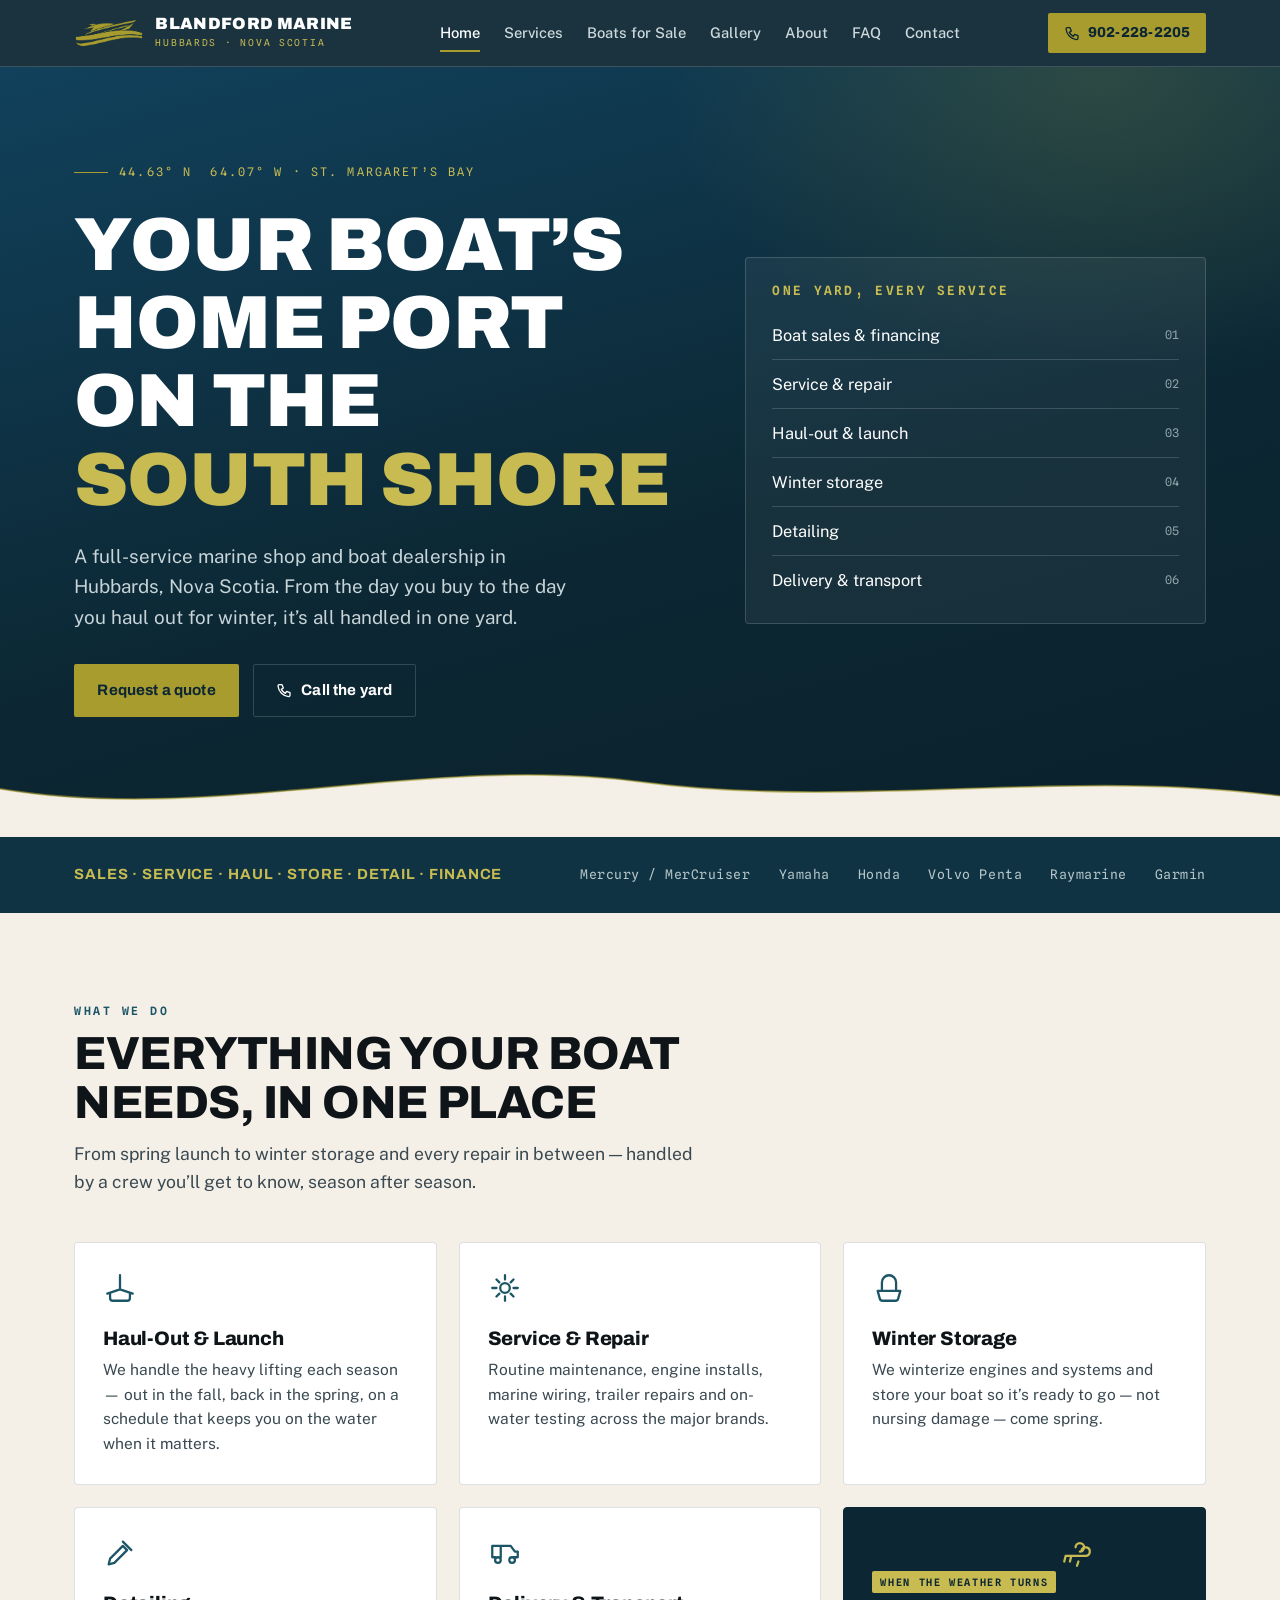
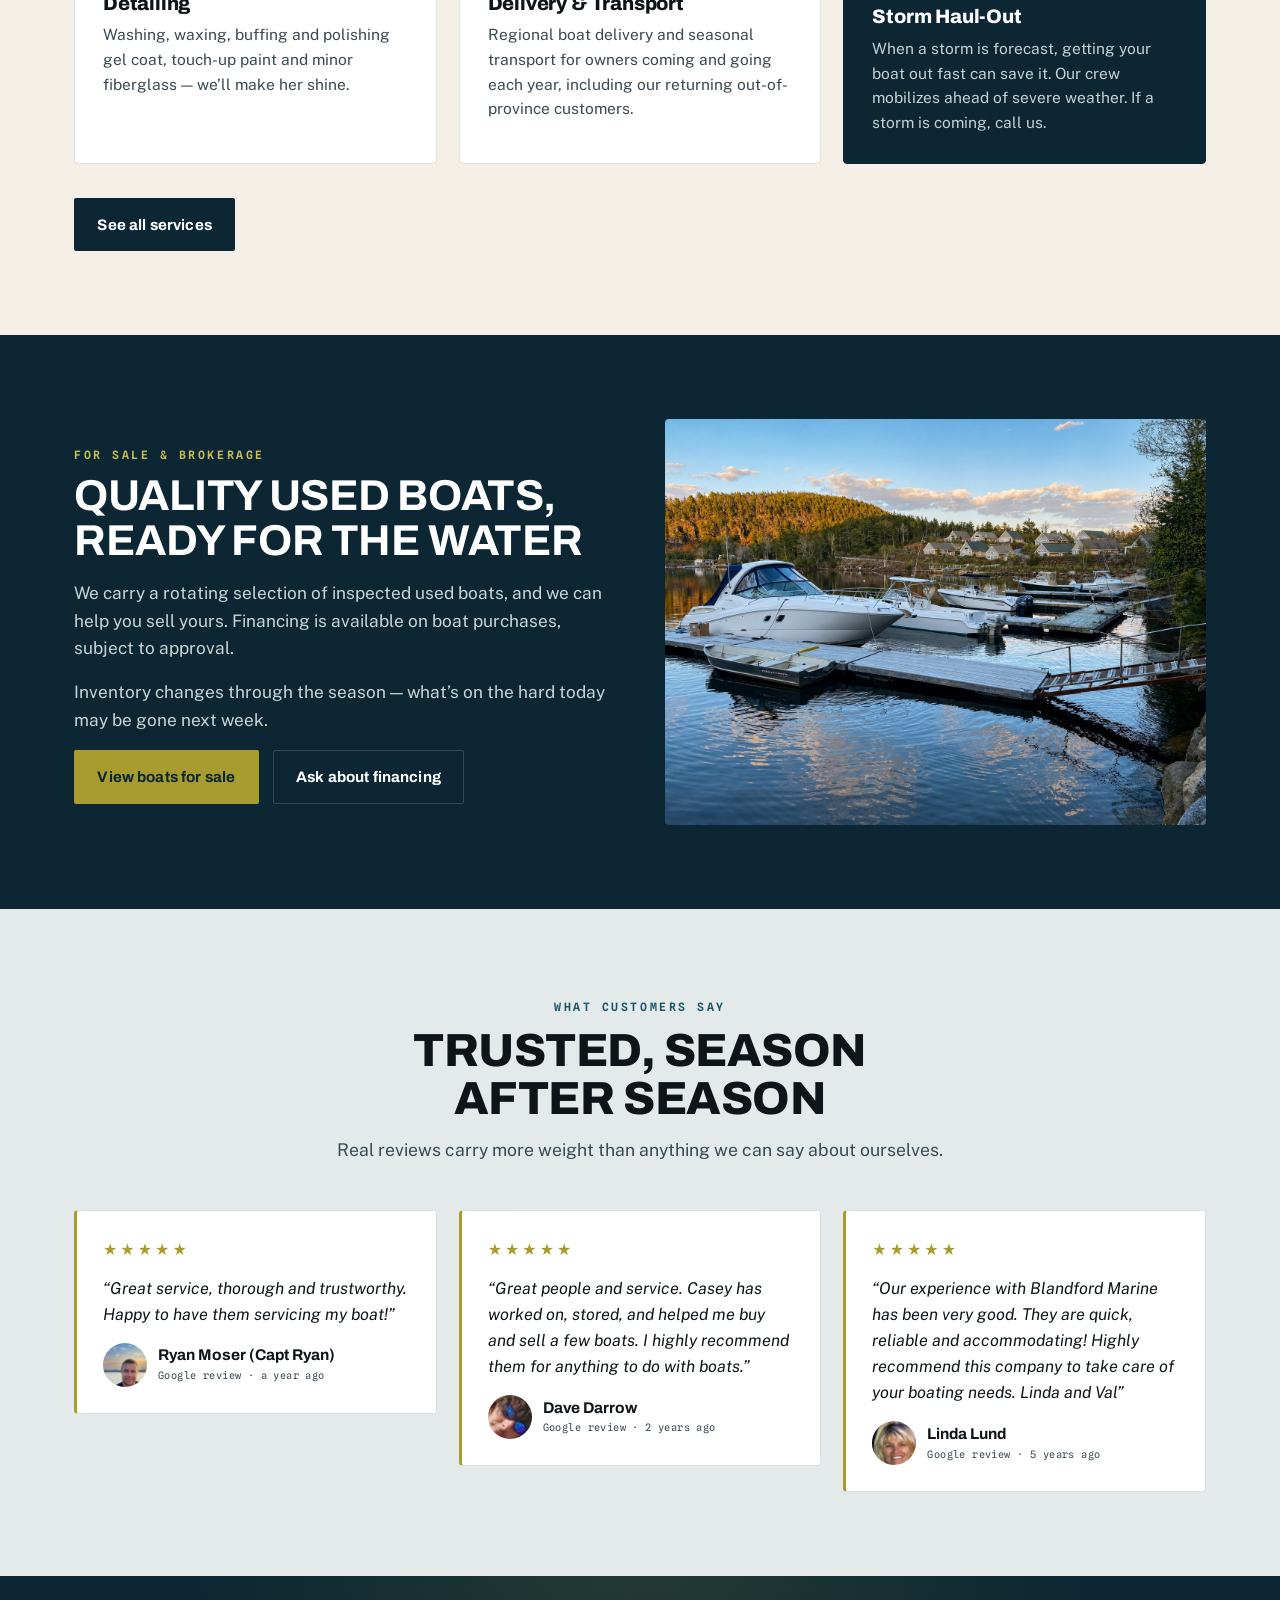
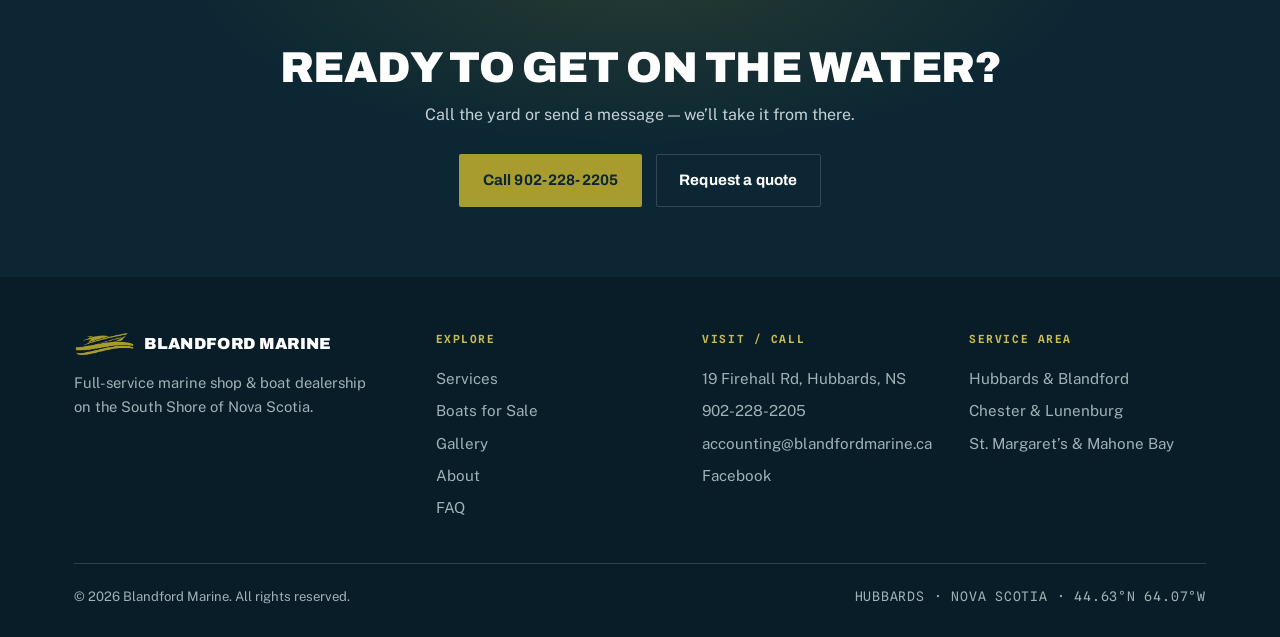
==== commit 0f193a71: "Add real Google reviews with reviewer photos" ====
--- a/index.html
+++ b/index.html
@@ -185,11 +185,32 @@
       <h2>Trusted, season after season</h2>
       <p>Real reviews carry more weight than anything we can say about ourselves.</p>
     </div>
-    <!-- [[CONFIRM]] No testimonials existed in the source data. Replace with real, permissioned quotes. -->
+    <!-- Real Google reviews, exact text. To add more, copy a .quote block. -->
     <div class="quotes">
-      <article class="quote reveal"><span class="placeholder-flag">Add a real review</span><p>&ldquo;Customer quote about a haul-out, repair, or boat purchase that went well.&rdquo;</p><div class="who">Customer name &middot; Town</div></article>
-      <article class="quote reveal"><span class="placeholder-flag">Add a real review</span><p>&ldquo;What they came in for, and why they&rsquo;d come back.&rdquo;</p><div class="who">Customer name &middot; Town</div></article>
-      <article class="quote reveal"><span class="placeholder-flag">Add a real review</span><p>&ldquo;Short, specific, in the customer&rsquo;s own words.&rdquo;</p><div class="who">Customer name &middot; Town</div></article>
+      <article class="quote reveal">
+        <div class="stars" aria-label="5 out of 5 stars">&#9733;&#9733;&#9733;&#9733;&#9733;</div>
+        <p>&ldquo;Great service, thorough and trustworthy. Happy to have them servicing my boat!&rdquo;</p>
+        <div class="reviewer">
+          <img class="avatar" src="assets/img/review-ryan.jpg" alt="Ryan Moser" loading="lazy" />
+          <div><div class="who">Ryan Moser (Capt Ryan)</div><div class="src">Google review &middot; a year ago</div></div>
+        </div>
+      </article>
+      <article class="quote reveal">
+        <div class="stars" aria-label="5 out of 5 stars">&#9733;&#9733;&#9733;&#9733;&#9733;</div>
+        <p>&ldquo;Great people and service. Casey has worked on, stored, and helped me buy and sell a few boats. I highly recommend them for anything to do with boats.&rdquo;</p>
+        <div class="reviewer">
+          <img class="avatar" src="assets/img/review-dave.jpg" alt="Dave Darrow" loading="lazy" />
+          <div><div class="who">Dave Darrow</div><div class="src">Google review &middot; 2 years ago</div></div>
+        </div>
+      </article>
+      <article class="quote reveal">
+        <div class="stars" aria-label="5 out of 5 stars">&#9733;&#9733;&#9733;&#9733;&#9733;</div>
+        <p>&ldquo;Our experience with Blandford Marine has been very good. They are quick, reliable and accommodating! Highly recommend this company to take care of your boating needs. Linda and Val&rdquo;</p>
+        <div class="reviewer">
+          <img class="avatar" src="assets/img/review-linda.jpg" alt="Linda Lund" loading="lazy" />
+          <div><div class="who">Linda Lund</div><div class="src">Google review &middot; 5 years ago</div></div>
+        </div>
+      </article>
     </div>
   </div>
 </section>
--- a/assets/css/style.css
+++ b/assets/css/style.css
@@ -261,10 +261,14 @@
 .value p{font-size:.96rem;color:var(--ink-soft);margin:0;}
 
 /* testimonials */
-.quotes{display:grid;grid-template-columns:repeat(3,1fr);gap:22px;}
+.quotes{display:grid;grid-template-columns:repeat(3,1fr);gap:22px;align-items:start;}
 .quote{background:#fff;border:1px solid var(--line);border-left:3px solid var(--gold);border-radius:4px;padding:26px;}
+.quote .stars{color:var(--gold);letter-spacing:3px;font-size:1rem;margin-bottom:12px;}
 .quote p{font-size:1.02rem;color:var(--ink);font-style:italic;margin-bottom:1rem;}
-.quote .who{font-family:"Spline Sans Mono";font-size:.74rem;letter-spacing:.06em;color:var(--sea);text-transform:uppercase;}
+.quote .reviewer{display:flex;align-items:center;gap:11px;margin-top:16px;}
+.quote .reviewer .avatar{width:44px;height:44px;border-radius:50%;object-fit:cover;flex:none;}
+.quote .who{font-family:"Archivo";font-weight:700;font-size:.97rem;color:var(--ink);letter-spacing:0;text-transform:none;line-height:1.15;}
+.quote .src{font-family:"Spline Sans Mono";font-size:.64rem;letter-spacing:.04em;color:var(--ink-soft);margin-top:3px;}
 .placeholder-flag{font-family:"Spline Sans Mono";font-size:.66rem;letter-spacing:.1em;text-transform:uppercase;color:#7c6a13;background:#efeac9;border:1px dashed var(--gold);border-radius:3px;padding:3px 8px;display:inline-block;margin-bottom:14px;}
 
 /* faq */
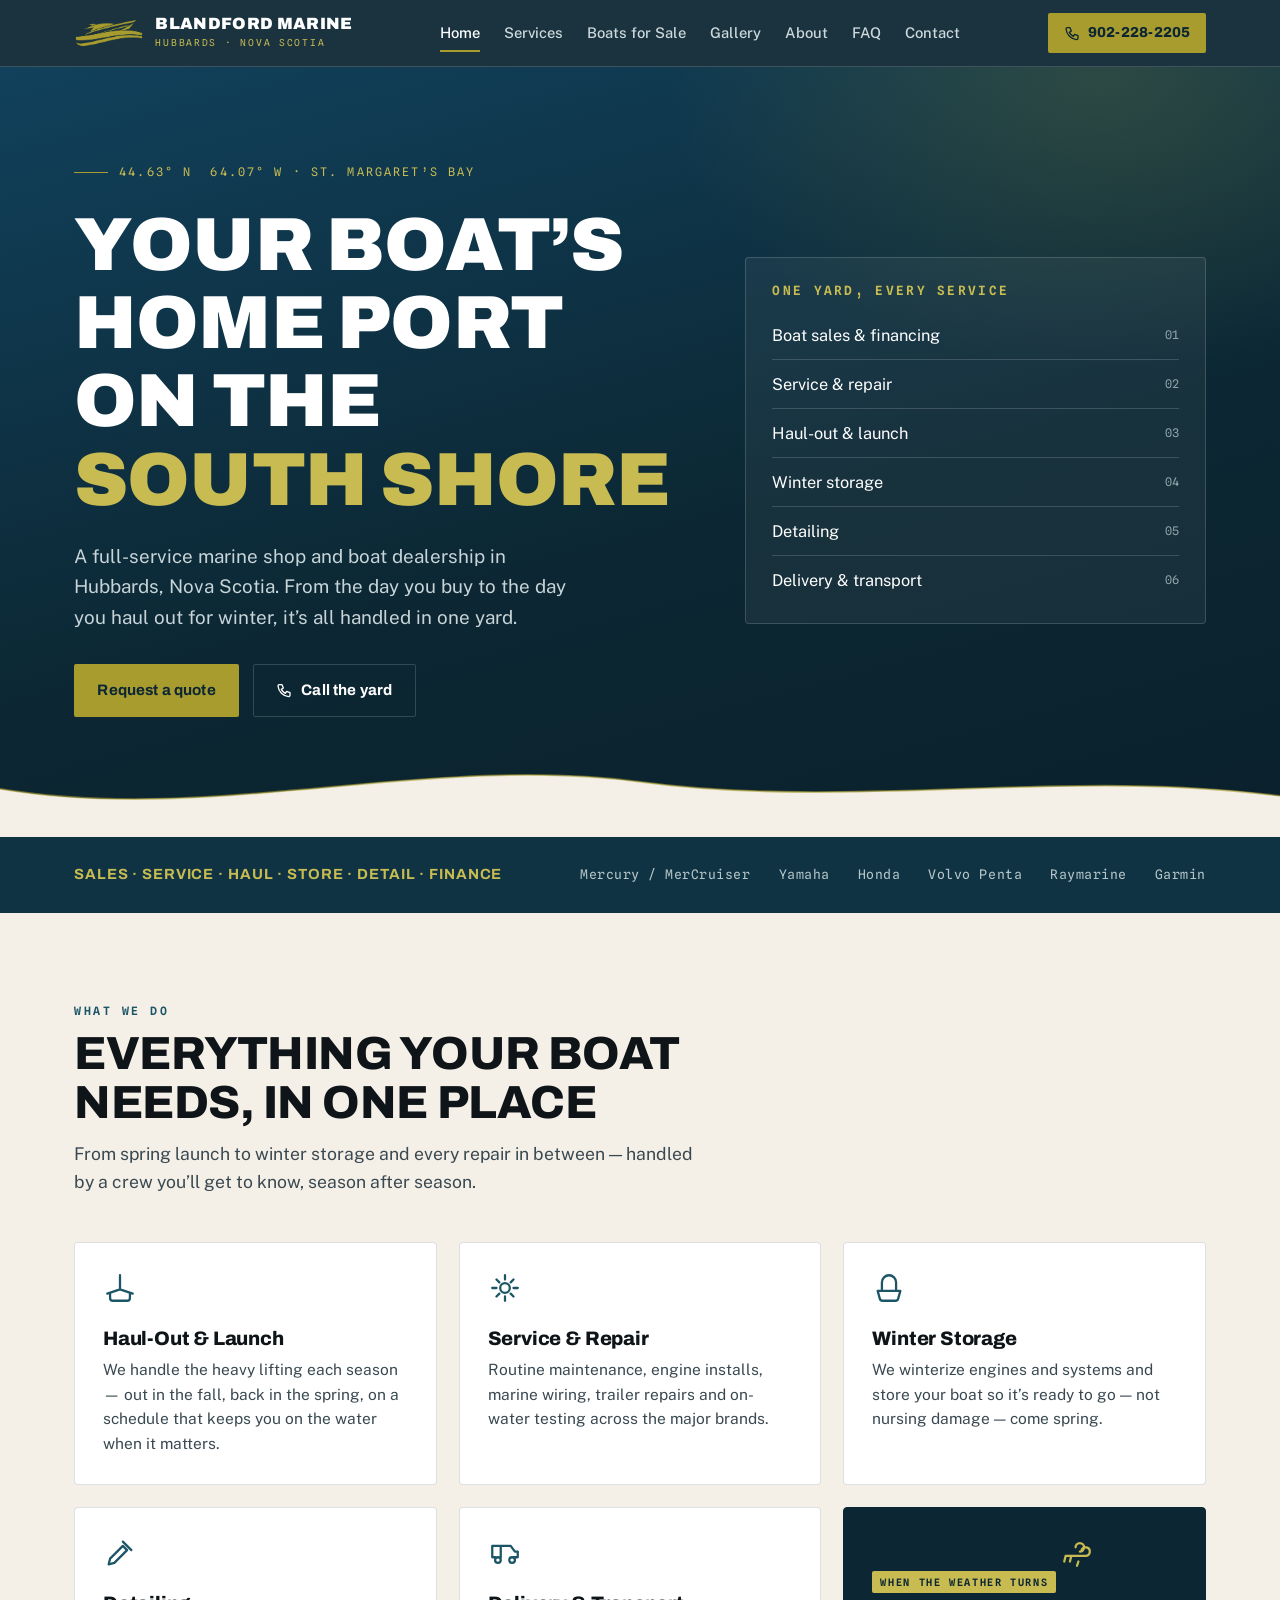
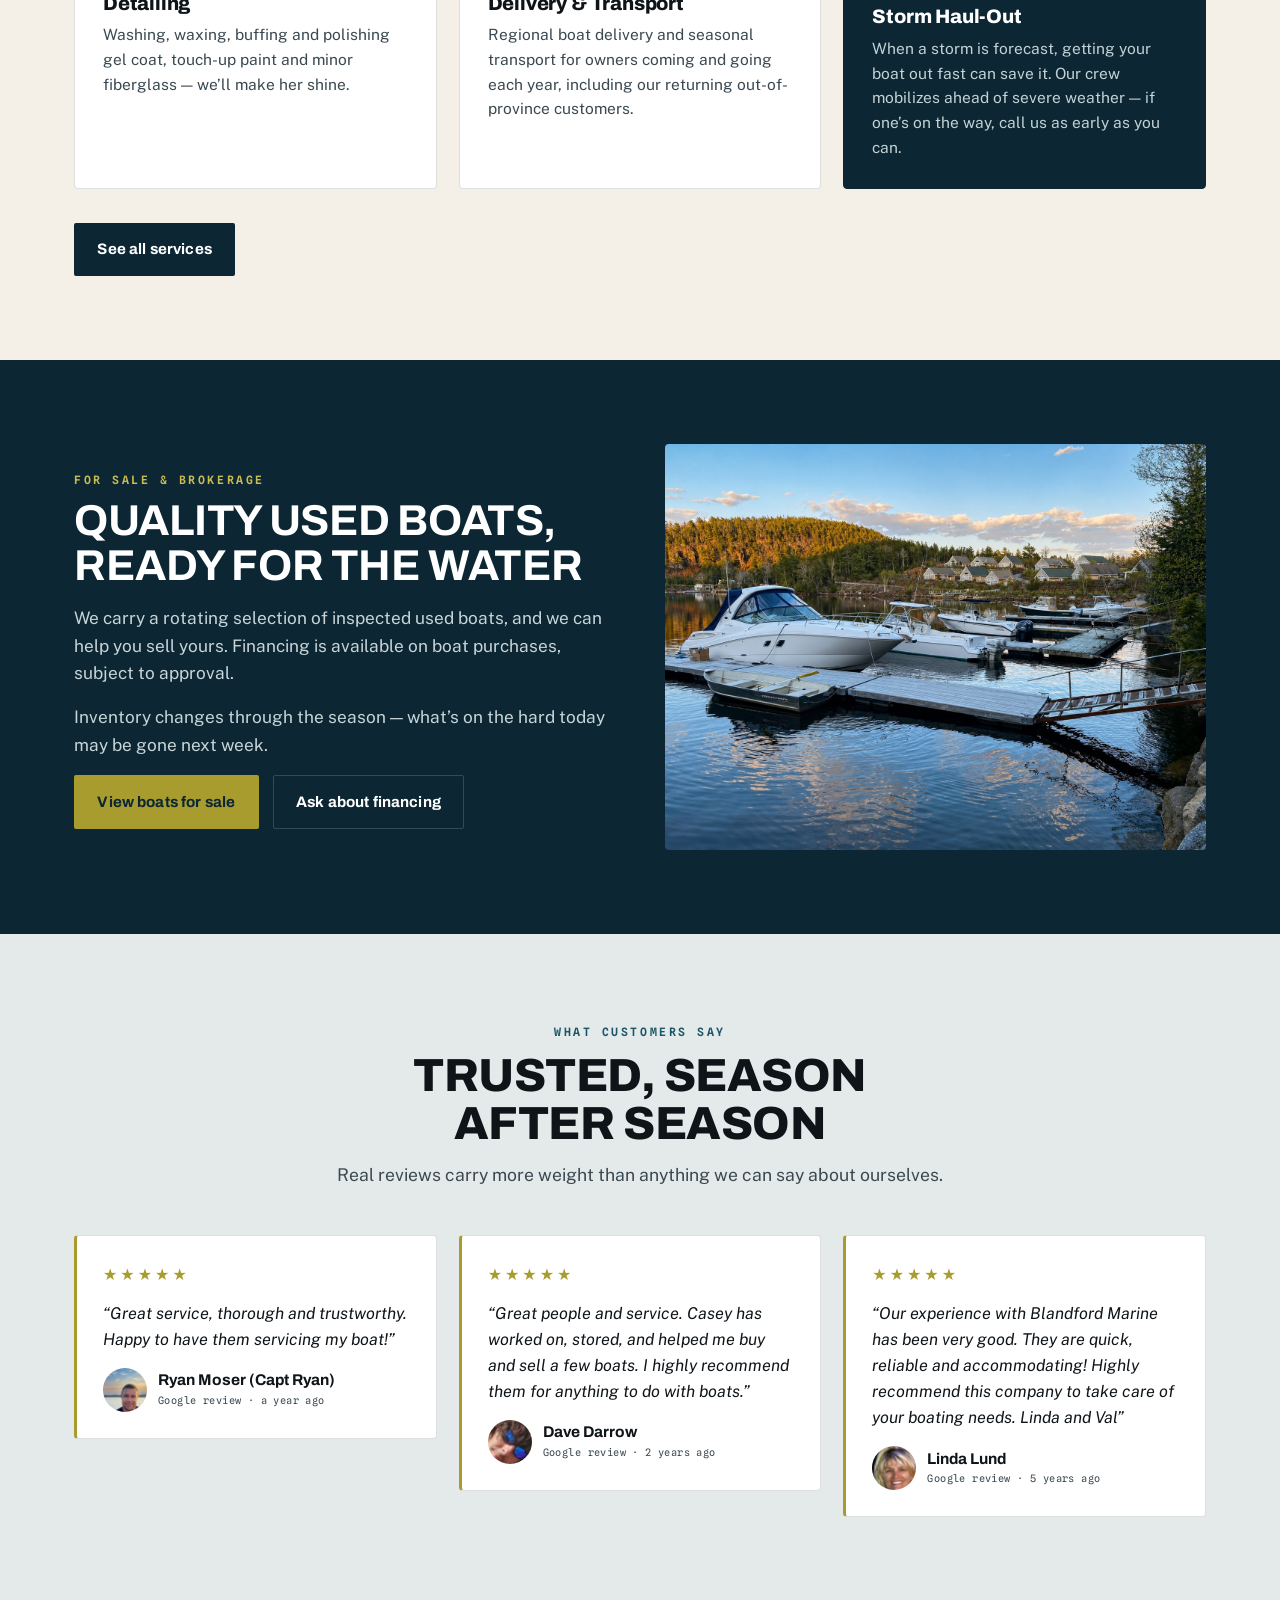
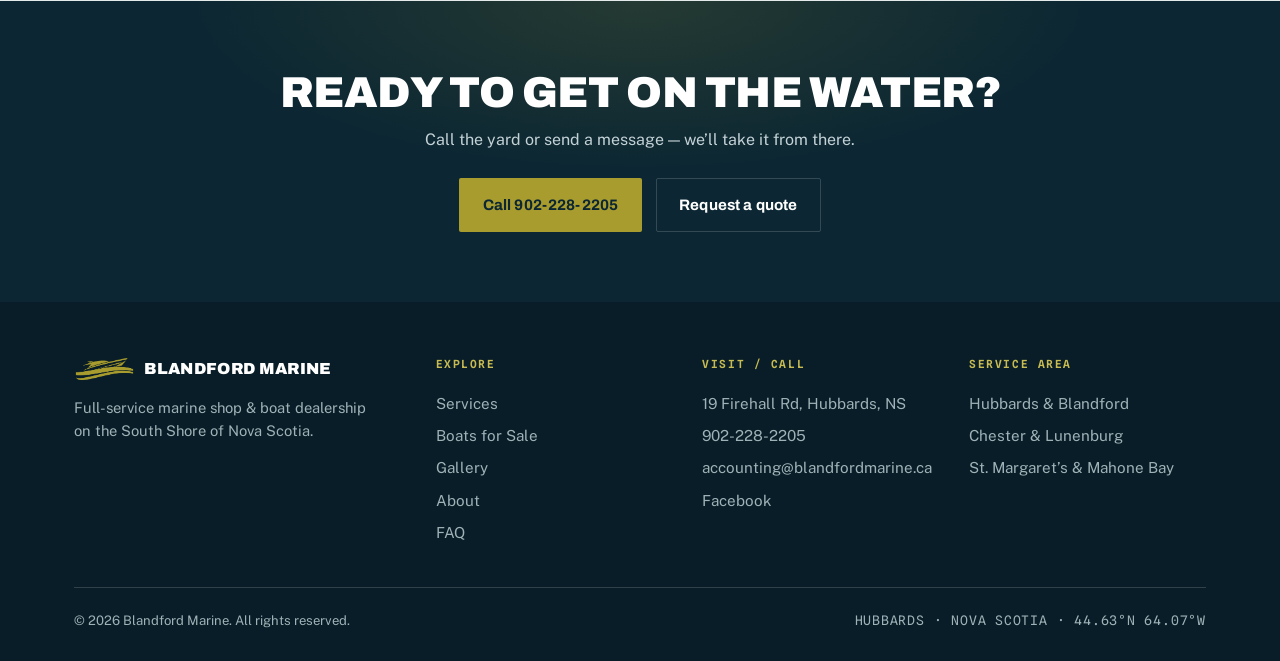
==== commit 59869cc4: "QA polish: tablet nav, real Services photos, spacing + copy fixes" ====
--- a/index.html
+++ b/index.html
@@ -151,7 +151,7 @@
         <span class="pill">When the weather turns</span>
         <svg class="ic" viewBox="0 0 24 24" fill="none"><path d="M4 14h14a3 3 0 1 0-2.8-4M4 14l-1 4M8 14l-1 4M13 18l-1 3M11 8a3 3 0 1 1 3 3" stroke="currentColor" stroke-width="1.6" stroke-linecap="round" stroke-linejoin="round"/></svg>
         <h3>Storm Haul-Out</h3>
-        <p>When a storm is forecast, getting your boat out fast can save it. Our crew mobilizes ahead of severe weather. If a storm is coming, call us.</p>
+        <p>When a storm is forecast, getting your boat out fast can save it. Our crew mobilizes ahead of severe weather &mdash; if one&rsquo;s on the way, call us as early as you can.</p>
       </article>
     </div>
     <div style="margin-top:34px;" class="reveal"><a class="btn btn-dark" href="services.html">See all services</a></div>
--- a/assets/css/style.css
+++ b/assets/css/style.css
@@ -67,12 +67,12 @@
   backdrop-filter:blur(8px);
   border-bottom:1px solid var(--line-light);
 }
-.nav-inner{display:flex;align-items:center;justify-content:space-between;height:66px;}
+.nav-inner{display:flex;align-items:center;justify-content:space-between;height:66px;gap:16px;flex-wrap:nowrap;}
 .brand{display:flex;align-items:center;gap:.7rem;color:#fff;}
 .brand .logo-img{height:30px;width:auto;flex:none;}
 .brand .wordmark b{font-family:"Archivo";font-weight:900;font-size:1.02rem;letter-spacing:.02em;text-transform:uppercase;line-height:1;display:block;}
 .brand .wordmark span{font-family:"Spline Sans Mono";font-size:.6rem;letter-spacing:.18em;color:var(--gold-2);display:block;margin-top:3px;}
-nav.links{display:flex;align-items:center;gap:1.5rem;}
+nav.links{display:flex;align-items:center;gap:1.5rem;flex-wrap:nowrap;}
 nav.links a{
   color:#cdd9dc;font-size:.92rem;font-weight:500;
   padding:.3rem 0;position:relative;transition:color .15s;
@@ -176,6 +176,7 @@
 .svc-row ul{margin:.4rem 0 0;padding-left:1.1rem;color:var(--ink-soft);}
 .svc-row li{margin-bottom:.3rem;}
 .svc-media .ph{aspect-ratio:4/3;border-radius:4px;}
+.svc-media img{width:100%;aspect-ratio:4/3;object-fit:cover;border-radius:4px;display:block;}
 .svc-num{font-family:"Spline Sans Mono";font-size:.74rem;letter-spacing:.16em;color:var(--gold);text-transform:uppercase;}
 
 /* boats */
@@ -211,7 +212,7 @@
 .carousel-track{position:absolute;inset:0;}
 .carousel-slide{position:absolute;inset:0;width:100%;height:100%;object-fit:cover;opacity:0;transition:opacity .6s var(--ease);}
 .carousel-slide.active{opacity:1;}
-.carousel-btn{position:absolute;top:50%;transform:translateY(-50%);width:38px;height:38px;border-radius:50%;border:0;cursor:pointer;background:rgba(12,39,51,.55);color:#fff;font-size:1.4rem;line-height:1;display:flex;align-items:center;justify-content:center;transition:background .15s;backdrop-filter:blur(2px);}
+.carousel-btn{position:absolute;top:50%;transform:translateY(-50%);width:40px;height:40px;border-radius:50%;border:0;cursor:pointer;background:rgba(12,39,51,.55);color:#fff;font-size:1.4rem;line-height:1;display:flex;align-items:center;justify-content:center;transition:background .15s;backdrop-filter:blur(2px);}
 .carousel-btn:hover{background:var(--gold);color:var(--hull);}
 .carousel-btn.prev{left:10px;}
 .carousel-btn.next{right:10px;}
@@ -324,33 +325,38 @@
 .reveal.in{opacity:1;transform:none;}
 
 /* ---------- responsive ---------- */
+@media(max-width:1100px){
+  /* tablet/laptop: keep nav on one clean horizontal line */
+  .brand .wordmark{display:none;}
+  .brand .logo-img{height:28px;}
+  nav.links{gap:.9rem;}
+  nav.links a{font-size:.9rem;}
+  .nav-call .callnum{display:none;}
+  .nav-call{padding:.6rem;border-radius:50%;}
+}
 @media(max-width:980px){
   .hero-grid{grid-template-columns:1fr;gap:34px;padding-bottom:110px;}
   .about-grid,.contact-grid,.svc-row{grid-template-columns:1fr;gap:30px;}
   .svc-row.flip .svc-media{order:0;}
   .svc-grid,.boats-grid,.quotes,.values{grid-template-columns:repeat(2,1fr);}
   .gal{grid-template-columns:repeat(2,1fr);}
-  .photo-grid{grid-template-columns:1fr;}
-  .photo-grid .span2{grid-column:auto;aspect-ratio:4/3;}
+  .photo-grid{grid-template-columns:repeat(2,1fr);}
+  .photo-grid .span2{grid-column:span 2;aspect-ratio:16/9;}
   .foot-grid{grid-template-columns:1fr 1fr;}
+  section.block{padding:72px 0;}
 }
 @media(max-width:680px){
   nav.links{display:none;position:absolute;top:66px;left:0;right:0;flex-direction:column;align-items:flex-start;gap:0;background:var(--hull);padding:10px 24px 18px;border-bottom:1px solid var(--line-light);}
   nav.links.open{display:flex;}
-  nav.links a{padding:12px 0;width:100%;border-bottom:1px solid var(--line-light);}
+  nav.links a{padding:13px 0;width:100%;border-bottom:1px solid var(--line-light);font-size:1rem;}
   .menu-btn{display:block;}
-  .nav-inner{gap:10px;}
   .brand{min-width:0;}
-  .brand .logo-img{height:26px;}
-  .brand .wordmark b{font-size:.9rem;white-space:nowrap;overflow:hidden;text-overflow:ellipsis;}
-  /* call button collapses to a round icon so it can't crowd the wordmark */
-  .nav-call .callnum{display:none;}
-  .nav-call{padding:.55rem;border-radius:50%;}
   .svc-grid,.boats-grid,.quotes,.values{grid-template-columns:1fr;}
+  .gal,.photo-grid{grid-template-columns:1fr;}
+  .photo-grid .span2{grid-column:auto;aspect-ratio:4/3;}
   .strip .wrap{flex-direction:column;align-items:flex-start;gap:14px;}
-  section.block{padding:60px 0;}
+  section.block{padding:56px 0;}
   .foot-grid{grid-template-columns:1fr;}
-  .brand .wordmark span{display:none;}
 }
 @media(prefers-reduced-motion:reduce){
   *{animation:none!important;transition:none!important;}
